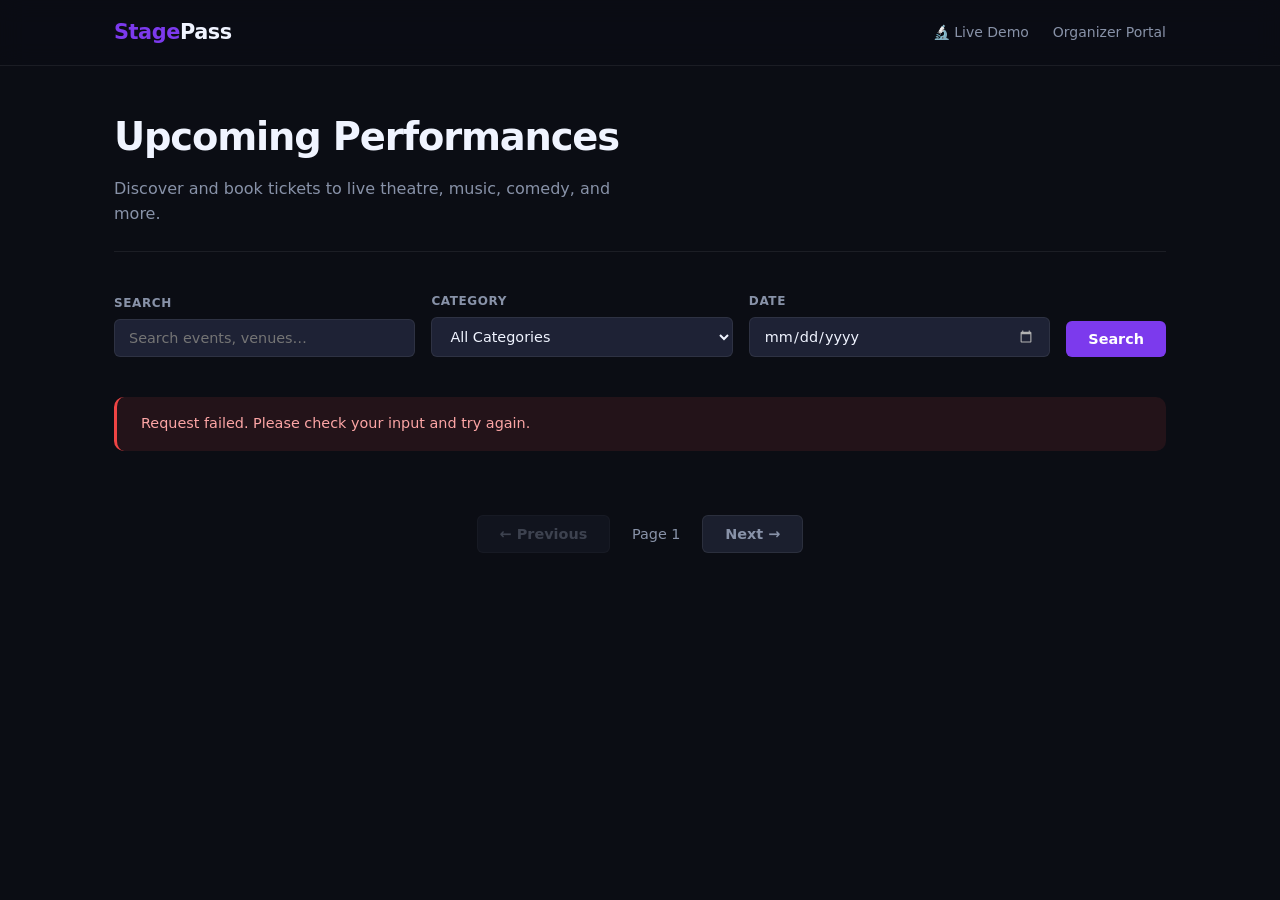
==== StagePass.Api/wwwroot/index.html @ baaefa65 "feat: intial repo" ====
<!DOCTYPE html>
<html lang="en">
<head>
  <meta charset="UTF-8">
  <meta name="viewport" content="width=device-width, initial-scale=1">
  <title>StagePass — Discover Live Performances</title>
  <link rel="stylesheet" href="css/site.css">
</head>
<body>
  <header class="site-header">
    <div class="container header-inner">
      <a href="index.html" class="brand">Stage<span>Pass</span></a>
      <nav class="site-nav">
        <a href="demo.html">🔬 Live Demo</a>
        <a href="organizer.html">Organizer Portal</a>
      </nav>
    </div>
  </header>

  <main class="container">
    <section class="page-hero">
      <h1>Upcoming Performances</h1>
      <p>Discover and book tickets to live theatre, music, comedy, and more.</p>
    </section>

    <!-- FILTERS -->
    <section class="filters" aria-label="Search and filter performances">
      <div class="filter-group">
        <label for="search">Search</label>
        <input type="text" id="search" placeholder="Search events, venues…" autocomplete="off">
      </div>
      <div class="filter-group">
        <label for="category">Category</label>
        <select id="category">
          <option value="">All Categories</option>
        </select>
      </div>
      <div class="filter-group">
        <label for="date">Date</label>
        <input type="date" id="date">
      </div>
      <div class="filter-group" style="flex: 0; min-width: auto;">
        <label style="visibility:hidden">Search</label>
        <button id="search-btn" class="btn btn-primary">Search</button>
      </div>
    </section>

    <!-- ALERTS -->
    <div id="error-display" class="alert alert-error" role="alert"></div>

    <!-- GRID -->
    <section id="events-grid" class="events-grid" aria-live="polite" aria-label="Performance listings">
      <!-- Cards injected by events.js -->
    </section>

    <!-- EMPTY STATE -->
    <div id="empty-state" hidden style="text-align:center; padding: 60px 0;">
      <p style="font-size:3rem; margin-bottom:16px;">🎭</p>
      <p style="color:var(--text-secondary);">No performances found for your search. Try adjusting the filters.</p>
    </div>

    <!-- PAGINATION -->
    <section class="pagination" aria-label="Pagination">
      <button id="prev-btn" class="btn btn-secondary" disabled>← Previous</button>
      <span id="page-label" class="page-label">Page 1</span>
      <button id="next-btn" class="btn btn-secondary">Next →</button>
    </section>
  </main>

  <script src="js/toast.js"></script>
  <script src="js/api.js"></script>
  <script src="js/events.js"></script>
</body>
</html>
---- StagePass.Api/wwwroot/css/site.css ----
/* ==========================================================================
   STAGEPASS DESIGN SYSTEM (css/site.css)
   ========================================================================== */

/* --------------------------------------------------------------------------
   SECTION 1 — CSS CUSTOM PROPERTIES
   -------------------------------------------------------------------------- */
:root {
  /* Brand */
  --brand: #7c3aed;
  --brand-hover: #6d28d9;
  --brand-glow: rgba(124, 58, 237, 0.35);

  /* Background layers */
  --bg-base: #0b0d14;
  --bg-surface: #13161f;
  --bg-elevated: #1b1f2e;
  --bg-input: #1e2235;

  /* Text */
  --text-primary: #f0f4ff;
  --text-secondary: #8892a8;
  --text-muted: #4a5272;

  /* Borders */
  --border: rgba(255, 255, 255, 0.07);
  --border-focus: rgba(124, 58, 237, 0.6);

  /* Status */
  --status-upcoming-text: #34d399;
  --status-upcoming-bg: rgba(52, 211, 153, 0.12);
  --status-cancelled-text: #f87171;
  --status-cancelled-bg: rgba(248, 113, 113, 0.12);
  --status-soldout-text: #6b7280;
  --status-soldout-bg: rgba(107, 114, 128, 0.12);

  /* Category color strips */
  --cat-music:   #3b82f6;
  --cat-theatre: #8b5cf6;
  --cat-comedy:  #f59e0b;
  --cat-dance:   #ec4899;
  --cat-default: #6366f1;

  /* Semantic alerts */
  --alert-error-bg:    rgba(239, 68, 68, 0.1);
  --alert-error-text:  #fca5a5;
  --alert-error-border:#ef4444;
  --alert-success-bg:   rgba(52, 211, 153, 0.1);
  --alert-success-text: #6ee7b7;
  --alert-success-border:#34d399;

  /* Shadows */
  --shadow-card: 0 4px 16px rgba(0, 0, 0, 0.5);
  --shadow-hover: 0 8px 32px rgba(0, 0, 0, 0.6), 0 0 0 1px rgba(124, 58, 237, 0.2);

  /* Radii */
  --radius-sm: 6px;
  --radius-md: 10px;
  --radius-lg: 16px;

  /* Spacing rhythm */
  --space-xs: 4px;
  --space-sm: 8px;
  --space-md: 16px;
  --space-lg: 24px;
  --space-xl: 40px;
}

/* --------------------------------------------------------------------------
   SECTION 2 — RESET AND BASE
   -------------------------------------------------------------------------- */
* { box-sizing: border-box; margin: 0; padding: 0; }
html { scroll-behavior: smooth; }
body {
  font-family: system-ui, -apple-system, BlinkMacSystemFont, 'Segoe UI', Roboto, sans-serif;
  background: var(--bg-base);
  color: var(--text-primary);
  line-height: 1.6;
  min-height: 100vh;
}
::selection { background: var(--brand); color: #fff; }
[hidden] { display: none !important; }

/* --------------------------------------------------------------------------
   SECTION 3 — LAYOUT
   -------------------------------------------------------------------------- */
.container { max-width: 1100px; margin: 0 auto; padding: 0 var(--space-lg); }

/* --------------------------------------------------------------------------
   SECTION 4 — HEADER / NAV
   -------------------------------------------------------------------------- */
.site-header {
  background: rgba(11, 13, 20, 0.85);
  border-bottom: 1px solid var(--border);
  backdrop-filter: blur(12px);
  position: sticky;
  top: 0;
  z-index: 100;
  padding: var(--space-md) 0;
}
.header-inner {
  display: flex;
  justify-content: space-between;
  align-items: center;
}
.brand {
  font-size: 1.3rem;
  font-weight: 800;
  color: var(--brand);
  text-decoration: none;
  letter-spacing: -0.02em;
}
.brand span { color: var(--text-primary); }
.site-nav { display: flex; gap: var(--space-lg); }
.site-nav a {
  color: var(--text-secondary);
  text-decoration: none;
  font-size: 0.875rem;
  font-weight: 500;
  transition: color 0.15s;
}
.site-nav a:hover { color: var(--text-primary); }

/* --------------------------------------------------------------------------
   SECTION 5 — HERO STRIP
   -------------------------------------------------------------------------- */
.page-hero {
  padding: var(--space-xl) 0 var(--space-lg);
  border-bottom: 1px solid var(--border);
  margin-bottom: var(--space-xl);
}
.page-hero h1 {
  font-size: clamp(1.6rem, 4vw, 2.4rem);
  font-weight: 800;
  letter-spacing: -0.03em;
  color: var(--text-primary);
  margin-bottom: var(--space-sm);
}
.page-hero p { color: var(--text-secondary); font-size: 1rem; max-width: 520px; }

/* --------------------------------------------------------------------------
   SECTION 6 — FILTER BAR
   -------------------------------------------------------------------------- */
.filters {
  display: flex;
  gap: var(--space-md);
  align-items: flex-end;
  flex-wrap: wrap;
  margin-bottom: var(--space-xl);
}
.filter-group { display: flex; flex-direction: column; gap: 6px; flex: 1; min-width: 160px; }
.filter-group label { font-size: 0.75rem; color: var(--text-secondary); font-weight: 600; text-transform: uppercase; letter-spacing: 0.05em; }
.filter-group input,
.filter-group select {
  background: var(--bg-input);
  border: 1px solid var(--border);
  border-radius: var(--radius-sm);
  color: var(--text-primary);
  padding: 10px 14px;
  font-size: 0.9rem;
  font-family: inherit;
  transition: border-color 0.15s;
  outline: none;
  width: 100%;
}
.filter-group input:focus,
.filter-group select:focus { border-color: var(--border-focus); }
.filter-group select option { background: var(--bg-elevated); }
.filter-group input[type="date"]::-webkit-calendar-picker-indicator { filter: invert(0.7); }

/* --------------------------------------------------------------------------
   SECTION 7 — BUTTONS
   -------------------------------------------------------------------------- */
.btn {
  display: inline-flex;
  align-items: center;
  gap: 6px;
  border: none;
  cursor: pointer;
  font-family: inherit;
  font-weight: 600;
  border-radius: var(--radius-sm);
  transition: all 0.15s;
  text-decoration: none;
  white-space: nowrap;
}
.btn-primary {
  background: var(--brand);
  color: #fff;
  padding: 10px 22px;
  font-size: 0.9rem;
}
.btn-primary:hover {
  background: var(--brand-hover);
  box-shadow: 0 0 16px var(--brand-glow);
  transform: translateY(-1px);
}
.btn-primary:active { transform: translateY(0); }
.btn-primary:disabled { opacity: 0.4; cursor: not-allowed; transform: none; box-shadow: none; }
.btn-secondary {
  background: var(--bg-elevated);
  color: var(--text-secondary);
  padding: 10px 22px;
  font-size: 0.9rem;
  border: 1px solid var(--border);
}
.btn-secondary:hover { background: var(--bg-input); color: var(--text-primary); border-color: var(--border-focus); }
.btn-secondary:disabled { opacity: 0.4; cursor: not-allowed; }
.btn-lg { padding: 14px 32px; font-size: 1rem; border-radius: var(--radius-md); }
.btn-full { width: 100%; justify-content: center; }

/* --------------------------------------------------------------------------
   SECTION 8 — EVENT CARDS GRID
   -------------------------------------------------------------------------- */
.events-grid {
  display: grid;
  grid-template-columns: repeat(auto-fill, minmax(300px, 1fr));
  gap: var(--space-lg);
  transition: opacity 0.2s;
}
.events-grid.loading { opacity: 0.45; pointer-events: none; }

/* Category color strips via data attribute */
.event-card { --cat-color: var(--cat-default); }
.event-card[data-category="music"]   { --cat-color: var(--cat-music); }
.event-card[data-category="theatre"] { --cat-color: var(--cat-theatre); }
.event-card[data-category="comedy"]  { --cat-color: var(--cat-comedy); }
.event-card[data-category="dance"]   { --cat-color: var(--cat-dance); }

.event-card {
  background: var(--bg-surface);
  border: 1px solid var(--border);
  border-top: 3px solid var(--cat-color);
  border-radius: var(--radius-md);
  padding: var(--space-lg);
  display: flex;
  flex-direction: column;
  gap: var(--space-md);
  text-decoration: none;
  color: inherit;
  transition: box-shadow 0.2s, transform 0.2s, border-color 0.2s;
  box-shadow: var(--shadow-card);
  cursor: pointer;
}
.event-card:hover {
  box-shadow: var(--shadow-hover);
  transform: translateY(-4px);
  border-color: rgba(124, 58, 237, 0.3);
}
.card-header { display: flex; justify-content: space-between; align-items: flex-start; gap: var(--space-sm); }
.card-title { font-size: 1.05rem; font-weight: 700; color: var(--text-primary); letter-spacing: -0.01em; line-height: 1.3; }
.card-meta { font-size: 0.8rem; color: var(--text-secondary); line-height: 1.7; }
.card-meta span { display: block; }
.card-footer { display: flex; justify-content: space-between; align-items: center; margin-top: auto; padding-top: var(--space-md); border-top: 1px solid var(--border); }
.card-price { font-size: 1rem; font-weight: 700; color: var(--text-primary); }
.card-price small { font-size: 0.75rem; font-weight: 400; color: var(--text-secondary); }

/* --------------------------------------------------------------------------
   SECTION 9 — STATUS BADGES
   -------------------------------------------------------------------------- */
.badge {
  display: inline-flex;
  align-items: center;
  gap: 5px;
  padding: 3px 10px;
  border-radius: 100px;
  font-size: 0.72rem;
  font-weight: 700;
  letter-spacing: 0.04em;
  text-transform: uppercase;
  flex-shrink: 0;
}
.badge::before { content: '●'; font-size: 0.5rem; }
.badge-upcoming  { background: var(--status-upcoming-bg);  color: var(--status-upcoming-text); }
.badge-cancelled { background: var(--status-cancelled-bg); color: var(--status-cancelled-text); }
.badge-sold-out  { background: var(--status-soldout-bg);   color: var(--status-soldout-text); }

/* --------------------------------------------------------------------------
   SECTION 10 — PAGINATION
   -------------------------------------------------------------------------- */
.pagination {
  display: flex;
  align-items: center;
  justify-content: center;
  gap: var(--space-md);
  padding: var(--space-xl) 0;
}
.page-label { font-size: 0.9rem; color: var(--text-secondary); font-weight: 500; min-width: 60px; text-align: center; }

/* --------------------------------------------------------------------------
   SECTION 11 — ALERTS
   -------------------------------------------------------------------------- */
.alert {
  padding: var(--space-md) var(--space-lg);
  border-radius: var(--radius-md);
  border-left: 3px solid;
  font-size: 0.9rem;
  line-height: 1.5;
  margin-bottom: var(--space-lg);
}
.alert:empty { display: none; }
.alert-error   { background: var(--alert-error-bg);   color: var(--alert-error-text);   border-color: var(--alert-error-border); }
.alert-success { background: var(--alert-success-bg); color: var(--alert-success-text); border-color: var(--alert-success-border); }

/* --------------------------------------------------------------------------
   SECTION 12 — PERFORMANCE DETAIL PAGE
   -------------------------------------------------------------------------- */
.performance-hero {
  background: var(--bg-surface);
  border: 1px solid var(--border);
  border-radius: var(--radius-lg);
  padding: var(--space-xl);
  margin-bottom: var(--space-xl);
  position: relative;
  overflow: hidden;
}
.performance-hero::before {
  content: '';
  position: absolute;
  top: 0; left: 0; right: 0;
  height: 3px;
  background: linear-gradient(90deg, var(--brand), #3b82f6);
}
.performance-hero h1 { font-size: clamp(1.4rem, 3vw, 2rem); font-weight: 800; letter-spacing: -0.02em; margin-bottom: var(--space-md); }
.performance-hero .badge { margin-bottom: var(--space-md); }
.performance-hero .description { color: var(--text-secondary); margin-bottom: var(--space-md); }
.performance-hero .meta-grid { display: grid; grid-template-columns: auto auto; gap: var(--space-sm) var(--space-xl); }
.meta-item { display: flex; align-items: center; gap: var(--space-sm); font-size: 0.9rem; color: var(--text-secondary); }
.meta-item strong { color: var(--text-primary); }

/* --------------------------------------------------------------------------
   SECTION 13 — TICKET TIER CARDS
   -------------------------------------------------------------------------- */
.ticket-grid {
  display: grid;
  grid-template-columns: repeat(auto-fill, minmax(220px, 1fr));
  gap: var(--space-md);
  margin-bottom: var(--space-xl);
}
.ticket-card {
  background: var(--bg-surface);
  border: 2px solid var(--border);
  border-radius: var(--radius-md);
  padding: var(--space-lg);
  cursor: pointer;
  transition: all 0.15s;
  position: relative;
}
.ticket-card:hover { border-color: var(--brand); background: var(--bg-elevated); }
.ticket-card.selected { border-color: var(--brand); background: rgba(124, 58, 237, 0.08); box-shadow: 0 0 0 4px var(--brand-glow); }
.ticket-card input[type="radio"] { position: absolute; top: var(--space-md); right: var(--space-md); width: 18px; height: 18px; accent-color: var(--brand); }
.ticket-card .tier-name { font-weight: 700; font-size: 1.05rem; margin-bottom: var(--space-sm); }
.ticket-card .tier-price { font-size: 1.4rem; font-weight: 800; color: var(--brand); margin-bottom: 4px; }
.ticket-card .tier-avail { font-size: 0.8rem; color: var(--text-secondary); }
.ticket-card .tier-avail.low { color: #f59e0b; }
.ticket-card .tier-avail.sold { color: var(--status-cancelled-text); }

/* --------------------------------------------------------------------------
   SECTION 14 — RESERVATION FORM PANEL
   -------------------------------------------------------------------------- */
.form-panel {
  background: var(--bg-surface);
  border: 1px solid var(--border);
  border-radius: var(--radius-lg);
  padding: var(--space-xl);
}
.form-panel h2 { font-size: 1.2rem; font-weight: 700; margin-bottom: var(--space-lg); padding-bottom: var(--space-md); border-bottom: 1px solid var(--border); }
.form-group { display: flex; flex-direction: column; gap: 8px; margin-bottom: var(--space-lg); }
.form-group label { font-size: 0.8rem; font-weight: 600; color: var(--text-secondary); text-transform: uppercase; letter-spacing: 0.05em; }
.form-group input,
.form-group select {
  background: var(--bg-input);
  border: 1px solid var(--border);
  border-radius: var(--radius-sm);
  color: var(--text-primary);
  padding: 12px 16px;
  font-size: 0.95rem;
  font-family: inherit;
  outline: none;
  transition: border-color 0.15s;
  width: 100%;
}
.form-group input:focus,
.form-group select:focus { border-color: var(--border-focus); }
.form-group input.input-error,
.form-group select.input-error { border-color: var(--alert-error-border); }
.field-error { font-size: 0.8rem; color: var(--alert-error-text); }

/* --------------------------------------------------------------------------
   SECTION 15 — HOLD STATUS BOX
   -------------------------------------------------------------------------- */
.hold-box {
  background: var(--bg-elevated);
  border: 1px solid var(--border);
  border-left: 4px solid var(--status-upcoming-text);
  border-radius: var(--radius-md);
  padding: var(--space-xl);
  margin: var(--space-xl) 0;
}
.hold-box h2 { font-size: 1.05rem; font-weight: 700; color: var(--text-primary); margin-bottom: var(--space-sm); }
.hold-box p { color: var(--text-secondary); font-size: 0.9rem; margin-bottom: var(--space-lg); }
.countdown {
  font-size: 3rem;
  font-weight: 900;
  font-variant-numeric: tabular-nums;
  letter-spacing: -0.04em;
  color: var(--text-primary);
  margin-bottom: var(--space-lg);
}
.countdown.urgent { color: #f59e0b; }
.countdown.critical { color: var(--alert-error-text); }
.hold-actions { display: flex; gap: var(--space-md); flex-wrap: wrap; }

/* --------------------------------------------------------------------------
   SECTION 16 — BOOKING CONFIRMATION PAGE
   -------------------------------------------------------------------------- */
.booking-success {
  text-align: center;
  padding: var(--space-xl) 0;
}
.booking-success .check-icon {
  width: 72px; height: 72px;
  background: var(--alert-success-bg);
  border: 2px solid var(--alert-success-border);
  border-radius: 50%;
  display: flex;
  align-items: center;
  justify-content: center;
  margin: 0 auto var(--space-lg);
  font-size: 2rem;
}
.booking-success h1 { font-size: 1.8rem; font-weight: 800; margin-bottom: var(--space-sm); }
.booking-success .subtitle { color: var(--text-secondary); margin-bottom: var(--space-xl); }
.ref-box {
  background: var(--bg-elevated);
  border: 1px solid var(--border);
  border-radius: var(--radius-md);
  padding: var(--space-lg) var(--space-xl);
  margin: 0 auto var(--space-xl);
  max-width: 420px;
  cursor: pointer;
  user-select: all;
  transition: border-color 0.15s;
}
.ref-box:hover { border-color: var(--brand); }
.ref-box .ref-label { font-size: 0.75rem; text-transform: uppercase; letter-spacing: 0.1em; color: var(--text-secondary); margin-bottom: var(--space-sm); font-weight: 600; }
.ref-box .ref-code { font-family: 'Courier New', monospace; font-size: 1.8rem; font-weight: 800; color: var(--brand); letter-spacing: 0.05em; }
.booking-detail-card {
  background: var(--bg-surface);
  border: 1px solid var(--border);
  border-radius: var(--radius-md);
  padding: var(--space-lg) var(--space-xl);
  max-width: 520px;
  margin: 0 auto var(--space-xl);
  text-align: left;
}
.detail-row { display: flex; justify-content: space-between; padding: var(--space-md) 0; border-bottom: 1px solid var(--border); font-size: 0.9rem; }
.detail-row:last-child { border-bottom: none; }
.detail-row .label { color: var(--text-secondary); }
.detail-row .value { font-weight: 600; color: var(--text-primary); text-align: right; }

/* --------------------------------------------------------------------------
   SECTION 17 — ORGANIZER DASHBOARD
   -------------------------------------------------------------------------- */
.organizer-header { padding: var(--space-xl) 0 var(--space-lg); border-bottom: 1px solid var(--border); margin-bottom: var(--space-xl); }
.organizer-header h1 { font-size: 1.6rem; font-weight: 800; margin-bottom: 4px; }
.organizer-header p { color: var(--text-secondary); font-size: 0.9rem; }
.stats-row { display: grid; grid-template-columns: repeat(auto-fill, minmax(160px, 1fr)); gap: var(--space-md); margin-bottom: var(--space-xl); }
.stat-card { background: var(--bg-surface); border: 1px solid var(--border); border-radius: var(--radius-md); padding: var(--space-lg); }
.stat-card .stat-label { font-size: 0.75rem; color: var(--text-secondary); text-transform: uppercase; letter-spacing: 0.05em; font-weight: 600; margin-bottom: var(--space-sm); }
.stat-card .stat-value { font-size: 1.8rem; font-weight: 800; color: var(--text-primary); letter-spacing: -0.02em; }
.stat-card .stat-sub { font-size: 0.75rem; color: var(--text-secondary); margin-top: 4px; }
.dashboard-sections { display: grid; grid-template-columns: 1fr 1fr; gap: var(--space-xl); margin-bottom: var(--space-xl); }
.section-card { background: var(--bg-surface); border: 1px solid var(--border); border-radius: var(--radius-lg); padding: var(--space-xl); }
.section-card h2 { font-size: 1rem; font-weight: 700; margin-bottom: var(--space-lg); padding-bottom: var(--space-md); border-bottom: 1px solid var(--border); }
.data-table { width: 100%; border-collapse: collapse; font-size: 0.85rem; }
.data-table th { text-align: left; padding: var(--space-sm) var(--space-md); color: var(--text-secondary); font-weight: 600; font-size: 0.75rem; text-transform: uppercase; border-bottom: 1px solid var(--border); }
.data-table td { padding: var(--space-md); border-bottom: 1px solid var(--border); color: var(--text-primary); }
.data-table tr:last-child td { border-bottom: none; }
.data-table tr:hover td { background: var(--bg-elevated); }
.inv-bar { width: 100%; height: 6px; background: var(--bg-elevated); border-radius: 3px; margin-top: 6px; }
.inv-bar-fill { height: 6px; background: var(--brand); border-radius: 3px; transition: width 0.5s ease; }
.inv-bar-fill.low  { background: #f59e0b; }
.inv-bar-fill.zero { background: var(--alert-error-border); }

/* Ticket Tier Availability & Sold-Out */
.ticket-card.sold-out {
  opacity: 0.5;
  cursor: not-allowed;
  border-color: var(--border);
}
.ticket-card.sold-out:hover {
  border-color: var(--border);
  background: var(--bg-surface);
}

/* --------------------------------------------------------------------------
   STEP INDICATOR, COUNTDOWN RING, TOASTS
   -------------------------------------------------------------------------- */
/* Booking Step Indicator */
.step-bar {
  display: flex;
  align-items: center;
  gap: 0;
  margin-bottom: var(--space-xl);
  counter-reset: step;
}
.step-bar .step {
  display: flex;
  flex-direction: column;
  align-items: center;
  gap: 6px;
  flex: 1;
  position: relative;
  font-size: 0.75rem;
  color: var(--text-muted);
}
.step-bar .step::before {
  counter-increment: step;
  content: counter(step);
  width: 28px;
  height: 28px;
  border-radius: 50%;
  background: var(--bg-elevated);
  border: 2px solid var(--border);
  display: flex;
  align-items: center;
  justify-content: center;
  font-weight: 700;
  font-size: 0.8rem;
  transition: all 0.2s;
}
.step-bar .step.active { color: var(--text-primary); }
.step-bar .step.active::before { background: var(--brand); border-color: var(--brand); color: #fff; }
.step-bar .step.done::before { content: '✓'; background: var(--status-upcoming-text); border-color: var(--status-upcoming-text); color: #fff; }
.step-bar .step::after {
  content: '';
  position: absolute;
  top: 14px;
  left: calc(50% + 14px);
  right: calc(-50% + 14px);
  height: 2px;
  background: var(--border);
}
.step-bar .step:last-child::after { display: none; }
.step-bar .step.done::after { background: var(--status-upcoming-text); }

/* Improved Countdown Ring */
.countdown-wrapper {
  display: flex;
  flex-direction: column;
  align-items: center;
  margin: var(--space-lg) 0;
  gap: var(--space-sm);
}
.countdown-ring-wrap { position: relative; width: 120px; height: 120px; }
.countdown-ring-wrap svg { transform: rotate(-90deg); }
.countdown-ring-bg { fill: none; stroke: var(--bg-elevated); stroke-width: 8; }
.countdown-ring-fill { fill: none; stroke: var(--brand); stroke-width: 8; stroke-linecap: round; stroke-dasharray: 339.3; stroke-dashoffset: 0; transition: stroke-dashoffset 1s linear, stroke 0.5s; }
.countdown-ring-fill.urgent { stroke: #f59e0b; }
.countdown-ring-fill.critical { stroke: var(--alert-error-border); }
.countdown-label {
  position: absolute;
  inset: 0;
  display: flex;
  align-items: center;
  justify-content: center;
  font-size: 1.5rem;
  font-weight: 800;
  font-variant-numeric: tabular-nums;
  letter-spacing: -0.02em;
  color: var(--text-primary);
}
.countdown-label.urgent { color: #f59e0b; }
.countdown-label.critical { color: var(--alert-error-text); }
.countdown-caption { font-size: 0.8rem; color: var(--text-secondary); }

/* Toast Notification System */
.toast-container {
  position: fixed;
  bottom: 24px;
  right: 24px;
  display: flex;
  flex-direction: column;
  gap: 10px;
  z-index: 9999;
  pointer-events: none;
}
.toast {
  background: var(--bg-elevated);
  border: 1px solid var(--border);
  border-left: 4px solid var(--brand);
  border-radius: var(--radius-md);
  padding: 14px 20px;
  font-size: 0.875rem;
  color: var(--text-primary);
  max-width: 340px;
  pointer-events: all;
  box-shadow: var(--shadow-card);
  animation: slideIn 0.25s ease;
  display: flex;
  align-items: center;
  gap: 10px;
}
.toast.success { border-left-color: var(--status-upcoming-text); }
.toast.error   { border-left-color: var(--alert-error-border); }
.toast.fade-out { animation: fadeOut 0.3s ease forwards; }
@keyframes fadeOut { to { opacity: 0; transform: translateX(20px); } }

/* --------------------------------------------------------------------------
   SECTION 18 — RESPONSIVE
   -------------------------------------------------------------------------- */
@media (max-width: 768px) {
  .dashboard-sections { grid-template-columns: 1fr; }
  .meta-grid { grid-template-columns: 1fr; }
}
@media (max-width: 600px) {
  .events-grid { grid-template-columns: 1fr; }
  .ticket-grid { grid-template-columns: 1fr; }
  .stats-row { grid-template-columns: 1fr 1fr; }
  .filters { flex-direction: column; }
  .filter-group { min-width: 100%; }
  .hold-actions { flex-direction: column; }
  .countdown { font-size: 2rem; }
  .ref-code { font-size: 1.3rem; }
  .performance-hero { padding: var(--space-lg); }
  .container { padding: 0 var(--space-md); }

  /* Mobile Polish additions */
  .step-bar .step { font-size: 0; }  /* Hide labels, show numbers only */
  .countdown-ring-wrap { width: 90px; height: 90px; }
  .countdown-label { font-size: 1.1rem; }
  .btn-full { width: 100%; }
  .dashboard-sections { grid-template-columns: 1fr; }
}

/* --------------------------------------------------------------------------
   SECTION 19 — ANIMATIONS AND TRANSITIONS
   -------------------------------------------------------------------------- */
@keyframes fadeIn { from { opacity: 0; transform: translateY(8px); } to { opacity: 1; transform: translateY(0); } }
@keyframes pulse { 0%, 100% { opacity: 1; } 50% { opacity: 0.5; } }
@keyframes slideIn { from { opacity: 0; transform: translateX(12px); } to { opacity: 1; transform: translateX(0); } }
.fade-in { animation: fadeIn 0.3s ease forwards; }
.skeleton {
  background: linear-gradient(90deg, var(--bg-elevated) 25%, var(--bg-input) 50%, var(--bg-elevated) 75%);
  background-size: 200% 100%;
  animation: shimmer 1.5s infinite;
  border-radius: var(--radius-sm);
}
@keyframes shimmer { 0% { background-position: 200% 0; } 100% { background-position: -200% 0; } }
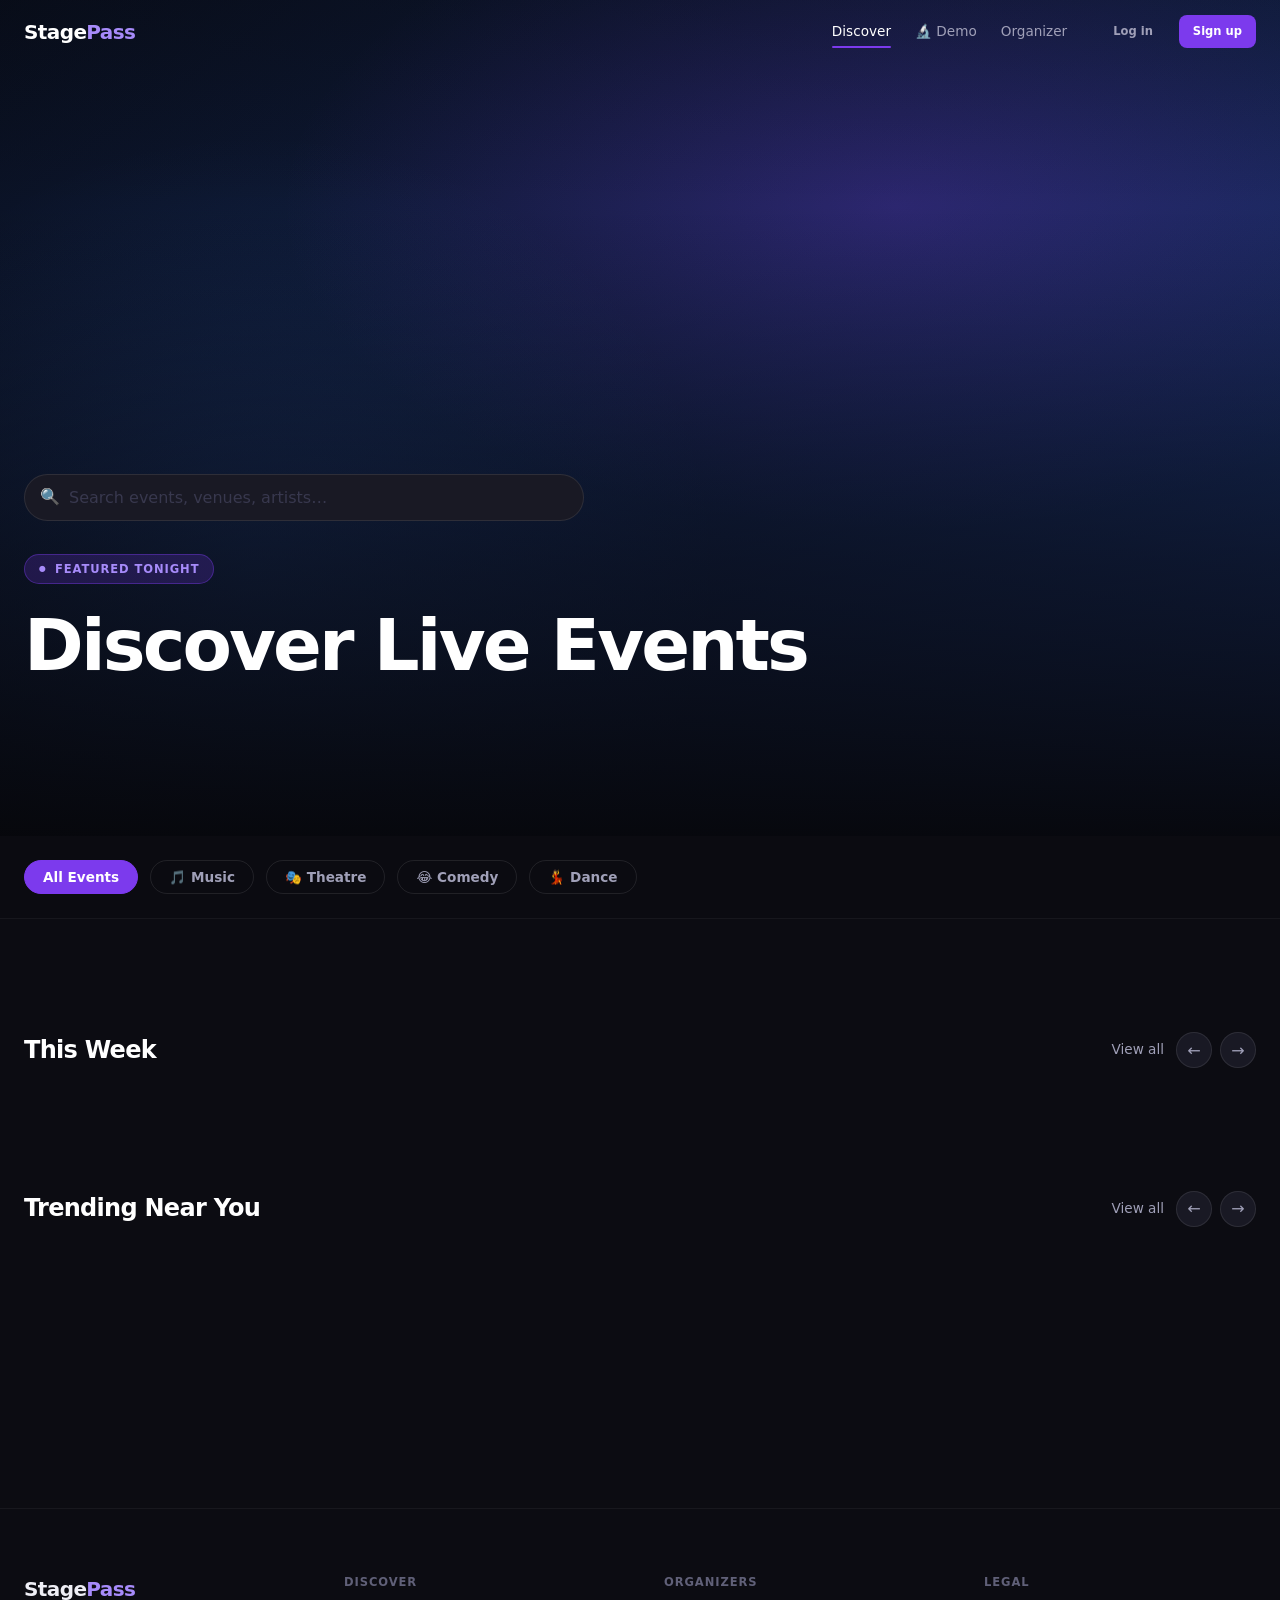
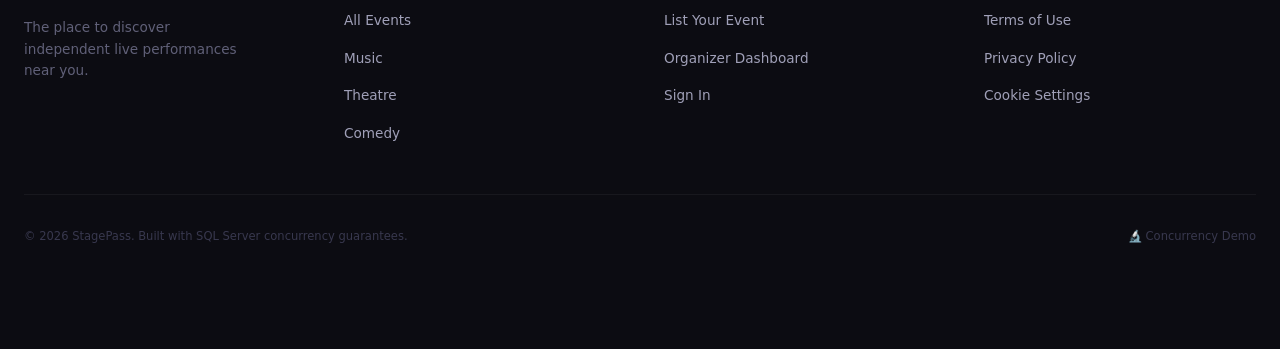
==== commit a8d7d1da: "feat: complete authentication, frontend overhaul, request storm visualizer, and confirmation emails " ====
--- a/StagePass.Api/wwwroot/index.html
+++ b/StagePass.Api/wwwroot/index.html
@@ -2,73 +2,163 @@
 <html lang="en">
 <head>
   <meta charset="UTF-8">
-  <meta name="viewport" content="width=device-width, initial-scale=1">
-  <title>StagePass — Discover Live Performances</title>
+  <meta name="viewport" content="width=device-width, initial-scale=1.0">
+  <title>StagePass — Discover Live Events</title>
   <link rel="stylesheet" href="css/site.css">
 </head>
 <body>
-  <header class="site-header">
-    <div class="container header-inner">
-      <a href="index.html" class="brand">Stage<span>Pass</span></a>
-      <nav class="site-nav">
-        <a href="demo.html">🔬 Live Demo</a>
-        <a href="organizer.html">Organizer Portal</a>
-      </nav>
+  <!-- Shared Navigation -->
+  <nav class="site-nav">
+    <div class="container nav-inner">
+      <a href="index.html" class="nav-logo">Stage<span>Pass</span></a>
+      <div class="nav-links">
+        <a href="index.html" class="active">Discover</a>
+        <a href="demo.html">🔬 Demo</a>
+        <a href="dashboard.html">Organizer</a>
+      </div>
+      <div class="nav-auth nav-auth-zone">
+        <!-- Rendered by nav.js based on auth state -->
+      </div>
+      <button class="nav-hamburger" aria-label="Toggle navigation">
+        <span></span>
+        <span></span>
+        <span></span>
+      </button>
     </div>
-  </header>
+    <div class="nav-mobile-menu">
+      <a href="index.html">Discover</a>
+      <a href="demo.html">🔬 Demo</a>
+      <a href="dashboard.html">Organizer</a>
+    </div>
+  </nav>
 
-  <main class="container">
-    <section class="page-hero">
-      <h1>Upcoming Performances</h1>
-      <p>Discover and book tickets to live theatre, music, comedy, and more.</p>
+  <main>
+    <!-- Hero Section -->
+    <section class="hero" id="hero">
+      <div class="hero-bg" id="hero-bg"></div>
+      <div class="hero-content container">
+        <div class="search-bar-wrap" style="margin-bottom:var(--sp-8);">
+          <span class="search-icon">🔍</span>
+          <input type="text" class="search-input" id="search" 
+                 placeholder="Search events, venues, artists…" autocomplete="off">
+        </div>
+        <p class="hero-eyebrow" id="hero-eyebrow">Featured Tonight</p>
+        <h1 class="hero-title" id="hero-title">Loading…</h1>
+        <div class="hero-meta" id="hero-meta"></div>
+        <div class="hero-actions" id="hero-actions"></div>
+      </div>
+      <div class="hero-indicators" id="hero-indicators"></div>
     </section>
 
-    <!-- FILTERS -->
-    <section class="filters" aria-label="Search and filter performances">
-      <div class="filter-group">
-        <label for="search">Search</label>
-        <input type="text" id="search" placeholder="Search events, venues…" autocomplete="off">
+    <!-- Sticky Category Bar -->
+    <div class="category-bar">
+      <div class="category-scroll" id="category-scroll">
+        <button class="cat-pill active" data-cat="">All Events</button>
+        <button class="cat-pill" data-cat="music">🎵 Music</button>
+        <button class="cat-pill" data-cat="theatre">🎭 Theatre</button>
+        <button class="cat-pill" data-cat="comedy">😂 Comedy</button>
+        <button class="cat-pill" data-cat="dance">💃 Dance</button>
       </div>
-      <div class="filter-group">
-        <label for="category">Category</label>
-        <select id="category">
-          <option value="">All Categories</option>
-        </select>
-      </div>
-      <div class="filter-group">
-        <label for="date">Date</label>
-        <input type="date" id="date">
-      </div>
-      <div class="filter-group" style="flex: 0; min-width: auto;">
-        <label style="visibility:hidden">Search</label>
-        <button id="search-btn" class="btn btn-primary">Search</button>
-      </div>
-    </section>
-
-    <!-- ALERTS -->
-    <div id="error-display" class="alert alert-error" role="alert"></div>
-
-    <!-- GRID -->
-    <section id="events-grid" class="events-grid" aria-live="polite" aria-label="Performance listings">
-      <!-- Cards injected by events.js -->
-    </section>
-
-    <!-- EMPTY STATE -->
-    <div id="empty-state" hidden style="text-align:center; padding: 60px 0;">
-      <p style="font-size:3rem; margin-bottom:16px;">🎭</p>
-      <p style="color:var(--text-secondary);">No performances found for your search. Try adjusting the filters.</p>
     </div>
 
-    <!-- PAGINATION -->
-    <section class="pagination" aria-label="Pagination">
-      <button id="prev-btn" class="btn btn-secondary" disabled>← Previous</button>
-      <span id="page-label" class="page-label">Page 1</span>
-      <button id="next-btn" class="btn btn-secondary">Next →</button>
+    <!-- Carousel Sections -->
+    <div id="section-carousels">
+      <section class="section">
+        <div class="carousel-section" id="section-this-week">
+          <div class="container carousel-header">
+            <h2>This Week</h2>
+            <div style="display:flex;align-items:center;gap:12px">
+              <a href="#" id="view-all-this-week">View all</a>
+              <div class="carousel-nav">
+                <button class="carousel-btn" data-dir="-1" data-target="track-this-week" aria-label="Previous">&#8592;</button>
+                <button class="carousel-btn" data-dir="1"  data-target="track-this-week" aria-label="Next">&#8594;</button>
+              </div>
+            </div>
+          </div>
+          <div class="carousel-track-wrap">
+            <div class="carousel-track" id="track-this-week"></div>
+          </div>
+        </div>
+
+        <div class="carousel-section" id="section-trending">
+          <div class="container carousel-header">
+            <h2>Trending Near You</h2>
+            <div style="display:flex;align-items:center;gap:12px">
+              <a href="#" id="view-all-trending">View all</a>
+              <div class="carousel-nav">
+                <button class="carousel-btn" data-dir="-1" data-target="track-trending" aria-label="Previous">&#8592;</button>
+                <button class="carousel-btn" data-dir="1"  data-target="track-trending" aria-label="Next">&#8594;</button>
+              </div>
+            </div>
+          </div>
+          <div class="carousel-track-wrap">
+            <div class="carousel-track" id="track-trending"></div>
+          </div>
+        </div>
+      </section>
+    </div>
+
+    <!-- Grid section for Search / Category filter results -->
+    <section class="section" id="section-all-grid" style="display:none">
+      <div class="container">
+        <h2 id="grid-title" style="font-size:var(--f-2xl);font-weight:800;letter-spacing:-0.03em;margin-bottom:var(--sp-8);">
+          Search Results
+        </h2>
+        <div id="events-grid" style="display:grid;grid-template-columns:repeat(auto-fill,minmax(220px,1fr));gap:24px;"></div>
+        <div id="empty-state" class="panel text-center" style="display:none;margin-top:var(--sp-8);">
+          <p style="font-size:var(--f-lg);font-weight:700;color:var(--text-high);margin-bottom:var(--sp-2);">No events found</p>
+          <p style="color:var(--text-mid);">Try adjusting your search terms or category filter.</p>
+        </div>
+      </div>
     </section>
   </main>
 
+  <!-- Static Footer -->
+  <footer class="site-footer">
+    <div class="container">
+      <div class="footer-inner">
+        <div class="footer-brand">
+          <div class="logo">Stage<span>Pass</span></div>
+          <p>The place to discover independent live performances near you.</p>
+        </div>
+        <div class="footer-col">
+          <h3>Discover</h3>
+          <ul>
+            <li><a href="index.html">All Events</a></li>
+            <li><a href="index.html?cat=music">Music</a></li>
+            <li><a href="index.html?cat=theatre">Theatre</a></li>
+            <li><a href="index.html?cat=comedy">Comedy</a></li>
+          </ul>
+        </div>
+        <div class="footer-col">
+          <h3>Organizers</h3>
+          <ul>
+            <li><a href="register.html?organizer=true">List Your Event</a></li>
+            <li><a href="dashboard.html">Organizer Dashboard</a></li>
+            <li><a href="login.html">Sign In</a></li>
+          </ul>
+        </div>
+        <div class="footer-col">
+          <h3>Legal</h3>
+          <ul>
+            <li><a href="#">Terms of Use</a></li>
+            <li><a href="#">Privacy Policy</a></li>
+            <li><a href="#">Cookie Settings</a></li>
+          </ul>
+        </div>
+      </div>
+      <div class="footer-bottom">
+        <p>© 2026 StagePass. Built with SQL Server concurrency guarantees.</p>
+        <a href="demo.html" style="font-size:var(--f-xs);color:var(--text-ghost);">🔬 Concurrency Demo</a>
+      </div>
+    </div>
+  </footer>
+
+  <!-- Scripts in order -->
+  <script src="js/api.js"></script>
+  <script src="js/auth.js"></script>
   <script src="js/toast.js"></script>
-  <script src="js/api.js"></script>
+  <script src="js/nav.js"></script>
   <script src="js/events.js"></script>
 </body>
 </html>
--- a/StagePass.Api/wwwroot/css/site.css
+++ b/StagePass.Api/wwwroot/css/site.css
@@ -1,650 +1,1760 @@
-/* ==========================================================================
-   STAGEPASS DESIGN SYSTEM (css/site.css)
-   ========================================================================== */
-
-/* --------------------------------------------------------------------------
-   SECTION 1 — CSS CUSTOM PROPERTIES
-   -------------------------------------------------------------------------- */
+/* ═══════════════════════════════════════════
+   SECTION 1: DESIGN TOKENS
+═══════════════════════════════════════════ */
+
 :root {
-  /* Brand */
-  --brand: #7c3aed;
-  --brand-hover: #6d28d9;
-  --brand-glow: rgba(124, 58, 237, 0.35);
-
-  /* Background layers */
-  --bg-base: #0b0d14;
-  --bg-surface: #13161f;
-  --bg-elevated: #1b1f2e;
-  --bg-input: #1e2235;
-
-  /* Text */
-  --text-primary: #f0f4ff;
-  --text-secondary: #8892a8;
-  --text-muted: #4a5272;
-
-  /* Borders */
-  --border: rgba(255, 255, 255, 0.07);
-  --border-focus: rgba(124, 58, 237, 0.6);
-
-  /* Status */
-  --status-upcoming-text: #34d399;
-  --status-upcoming-bg: rgba(52, 211, 153, 0.12);
-  --status-cancelled-text: #f87171;
-  --status-cancelled-bg: rgba(248, 113, 113, 0.12);
-  --status-soldout-text: #6b7280;
-  --status-soldout-bg: rgba(107, 114, 128, 0.12);
-
-  /* Category color strips */
-  --cat-music:   #3b82f6;
-  --cat-theatre: #8b5cf6;
-  --cat-comedy:  #f59e0b;
-  --cat-dance:   #ec4899;
-  --cat-default: #6366f1;
-
-  /* Semantic alerts */
-  --alert-error-bg:    rgba(239, 68, 68, 0.1);
-  --alert-error-text:  #fca5a5;
-  --alert-error-border:#ef4444;
-  --alert-success-bg:   rgba(52, 211, 153, 0.1);
-  --alert-success-text: #6ee7b7;
-  --alert-success-border:#34d399;
-
-  /* Shadows */
-  --shadow-card: 0 4px 16px rgba(0, 0, 0, 0.5);
-  --shadow-hover: 0 8px 32px rgba(0, 0, 0, 0.6), 0 0 0 1px rgba(124, 58, 237, 0.2);
-
-  /* Radii */
-  --radius-sm: 6px;
-  --radius-md: 10px;
-  --radius-lg: 16px;
-
-  /* Spacing rhythm */
-  --space-xs: 4px;
-  --space-sm: 8px;
-  --space-md: 16px;
-  --space-lg: 24px;
-  --space-xl: 40px;
-}
-
-/* --------------------------------------------------------------------------
-   SECTION 2 — RESET AND BASE
-   -------------------------------------------------------------------------- */
-* { box-sizing: border-box; margin: 0; padding: 0; }
-html { scroll-behavior: smooth; }
+  /* — Brand — */
+  --brand:       #7c3aed;
+  --brand-dark:  #5b21b6;
+  --brand-light: #a78bfa;
+  --brand-glow:  rgba(124, 58, 237, 0.45);
+  --brand-subtle:rgba(124, 58, 237, 0.12);
+
+  /* — Background stack (deepest to highest) — */
+  --bg-void:    #060609;
+  --bg-base:    #0c0c12;
+  --bg-surface: #12121a;
+  --bg-raised:  #191924;
+  --bg-float:   #21212e;
+  --bg-overlay: rgba(6, 6, 9, 0.92);
+
+  /* — Text — */
+  --text-max:    #ffffff;
+  --text-high:   #eeeef5;
+  --text-mid:    #a0a0b8;
+  --text-low:    #606078;
+  --text-ghost:  #38384e;
+
+  /* — Borders — */
+  --line-dim:    rgba(255,255,255,0.05);
+  --line-soft:   rgba(255,255,255,0.09);
+  --line-mid:    rgba(255,255,255,0.15);
+  --line-strong: rgba(255,255,255,0.25);
+  --line-brand:  rgba(124, 58, 237, 0.5);
+
+  /* — Category gradients (poster backgrounds) — */
+  --grad-music:   linear-gradient(145deg, #0c0f1e 0%, #151c4a 45%, #2d1b8a 100%);
+  --grad-theatre: linear-gradient(145deg, #160809 0%, #3d100e 45%, #7a1414 100%);
+  --grad-comedy:  linear-gradient(145deg, #130c00 0%, #3d2600 45%, #7a4a00 100%);
+  --grad-dance:   linear-gradient(145deg, #0f0520 0%, #2a0f56 45%, #5b1f9e 100%);
+  --grad-default: linear-gradient(145deg, #080d1a 0%, #101e40 45%, #1a3575 100%);
+
+  /* — Category accent colours — */
+  --accent-music:   #818cf8;
+  --accent-theatre: #fb7185;
+  --accent-comedy:  #fbbf24;
+  --accent-dance:   #c084fc;
+  --accent-default: #60a5fa;
+
+  /* — Semantic — */
+  --ok:         #10b981;
+  --ok-bg:      rgba(16,185,129,0.12);
+  --warn:       #f59e0b;
+  --warn-bg:    rgba(245,158,11,0.12);
+  --bad:        #ef4444;
+  --bad-bg:     rgba(239,68,68,0.10);
+
+  /* — Elevation shadows — */
+  --shadow-sm:  0 1px 8px rgba(0,0,0,0.5);
+  --shadow-md:  0 4px 20px rgba(0,0,0,0.55);
+  --shadow-lg:  0 12px 48px rgba(0,0,0,0.65);
+  --shadow-xl:  0 24px 80px rgba(0,0,0,0.75);
+  --shadow-brand: 0 8px 40px var(--brand-glow);
+
+  /* — Radii — */
+  --r-xs: 4px;
+  --r-sm: 8px;
+  --r-md: 12px;
+  --r-lg: 16px;
+  --r-xl: 24px;
+  --r-2xl: 32px;
+  --r-pill: 999px;
+
+  /* — Type scale — */
+  --f-xs:   0.72rem;
+  --f-sm:   0.85rem;
+  --f-base: 1rem;
+  --f-lg:   1.125rem;
+  --f-xl:   1.25rem;
+  --f-2xl:  1.5rem;
+  --f-3xl:  1.875rem;
+  --f-4xl:  2.25rem;
+  --f-5xl:  3rem;
+  --f-6xl:  3.75rem;
+  --f-7xl:  4.5rem;
+
+  /* — Spacing — */
+  --sp-1: 4px;  --sp-2: 8px;  --sp-3: 12px;  --sp-4: 16px;
+  --sp-5: 20px; --sp-6: 24px; --sp-8: 32px;  --sp-10: 40px;
+  --sp-12: 48px; --sp-16: 64px; --sp-20: 80px; --sp-24: 96px;
+
+  /* — Layout — */
+  --max-w: 1280px;
+  --nav-h: 64px;
+
+  /* — Transitions — */
+  --ease-out: cubic-bezier(0.16, 1, 0.3, 1);
+  --ease-in-out: cubic-bezier(0.4, 0, 0.2, 1);
+  --t-fast: 0.12s;
+  --t-mid:  0.22s;
+  --t-slow: 0.4s;
+}
+
+/* ═══════════════════════════════════════════
+   SECTION 2: RESET & BASE
+═══════════════════════════════════════════ */
+
+*, *::before, *::after { box-sizing: border-box; margin: 0; padding: 0; }
+html { scroll-behavior: smooth; -webkit-font-smoothing: antialiased; }
 body {
-  font-family: system-ui, -apple-system, BlinkMacSystemFont, 'Segoe UI', Roboto, sans-serif;
+  font-family: system-ui, -apple-system, BlinkMacSystemFont, 'Segoe UI', Roboto,
+               'Helvetica Neue', Arial, sans-serif;
   background: var(--bg-base);
-  color: var(--text-primary);
+  color: var(--text-high);
   line-height: 1.6;
   min-height: 100vh;
+  overflow-x: hidden;
 }
 ::selection { background: var(--brand); color: #fff; }
-[hidden] { display: none !important; }
-
-/* --------------------------------------------------------------------------
-   SECTION 3 — LAYOUT
-   -------------------------------------------------------------------------- */
-.container { max-width: 1100px; margin: 0 auto; padding: 0 var(--space-lg); }
-
-/* --------------------------------------------------------------------------
-   SECTION 4 — HEADER / NAV
-   -------------------------------------------------------------------------- */
-.site-header {
-  background: rgba(11, 13, 20, 0.85);
-  border-bottom: 1px solid var(--border);
-  backdrop-filter: blur(12px);
-  position: sticky;
+img { max-width: 100%; display: block; }
+a { color: inherit; text-decoration: none; }
+button { cursor: pointer; font-family: inherit; border: none; }
+input, select, textarea {
+  font-family: inherit;
+  background: none;
+  border: none;
+  color: inherit;
+  outline: none;
+}
+ul { list-style: none; }
+
+/* ═══════════════════════════════════════════
+   SECTION 3: LAYOUT
+═══════════════════════════════════════════ */
+
+.container {
+  max-width: var(--max-w);
+  margin: 0 auto;
+  padding: 0 var(--sp-6);
+}
+.section { padding: var(--sp-16) 0; }
+.section + .section { padding-top: 0; }
+
+/* ═══════════════════════════════════════════
+   SECTION 4: NAVIGATION
+═══════════════════════════════════════════ */
+
+.site-nav {
+  position: fixed;
   top: 0;
-  z-index: 100;
-  padding: var(--space-md) 0;
-}
-.header-inner {
-  display: flex;
+  left: 0;
+  right: 0;
+  z-index: 1000;
+  height: var(--nav-h);
+  background: transparent;
+  border-bottom: 1px solid transparent;
+  transition: background var(--t-mid) var(--ease-out),
+              border-color var(--t-mid) var(--ease-out),
+              backdrop-filter var(--t-mid) var(--ease-out);
+}
+.site-nav.scrolled {
+  background: rgba(12, 12, 18, 0.88);
+  backdrop-filter: blur(16px);
+  border-color: var(--line-dim);
+}
+.nav-inner {
+  display: flex;
+  align-items: center;
+  height: 100%;
+  gap: var(--sp-8);
+}
+.nav-logo {
+  font-size: var(--f-xl);
+  font-weight: 900;
+  letter-spacing: -0.03em;
+  color: var(--text-max);
+  flex-shrink: 0;
+  margin-right: auto;
+}
+.nav-logo span { color: var(--brand-light); }
+.nav-links {
+  display: flex;
+  gap: var(--sp-6);
+  align-items: center;
+}
+.nav-links a {
+  font-size: var(--f-sm);
+  font-weight: 500;
+  color: var(--text-mid);
+  transition: color var(--t-fast);
+  padding: var(--sp-1) 0;
+  position: relative;
+}
+.nav-links a:hover { color: var(--text-max); }
+.nav-links a.active { color: var(--text-max); }
+.nav-links a.active::after {
+  content: '';
+  position: absolute;
+  bottom: -2px;
+  left: 0;
+  right: 0;
+  height: 2px;
+  background: var(--brand);
+  border-radius: 1px;
+}
+.nav-auth {
+  display: flex;
+  align-items: center;
+  gap: var(--sp-3);
+}
+/* When logged in: show user avatar dropdown */
+.nav-user {
+  display: flex;
+  align-items: center;
+  gap: var(--sp-3);
+  position: relative;
+  cursor: pointer;
+}
+.nav-avatar {
+  width: 34px; height: 34px;
+  border-radius: var(--r-pill);
+  background: var(--brand);
+  display: flex;
+  align-items: center;
+  justify-content: center;
+  font-size: var(--f-xs);
+  font-weight: 700;
+  color: #fff;
+  flex-shrink: 0;
+}
+.nav-user-name { font-size: var(--f-sm); font-weight: 500; color: var(--text-high); }
+.nav-dropdown {
+  display: none;
+  position: absolute;
+  top: calc(100% + var(--sp-3));
+  right: 0;
+  background: var(--bg-float);
+  border: 1px solid var(--line-soft);
+  border-radius: var(--r-md);
+  padding: var(--sp-2);
+  min-width: 180px;
+  box-shadow: var(--shadow-lg);
+}
+.nav-user:hover .nav-dropdown { display: block; }
+.nav-dropdown a,
+.nav-dropdown button {
+  display: block;
+  width: 100%;
+  text-align: left;
+  padding: var(--sp-3) var(--sp-4);
+  font-size: var(--f-sm);
+  color: var(--text-mid);
+  border-radius: var(--r-sm);
+  transition: background var(--t-fast), color var(--t-fast);
+  background: none;
+}
+.nav-dropdown a:hover,
+.nav-dropdown button:hover {
+  background: var(--bg-raised);
+  color: var(--text-high);
+}
+.nav-divider { height: 1px; background: var(--line-dim); margin: var(--sp-2); }
+.nav-hamburger {
+  display: none;
+  width: 36px; height: 36px;
+  border-radius: var(--r-sm);
+  background: var(--bg-raised);
+  align-items: center;
+  justify-content: center;
+  flex-direction: column;
+  gap: 5px;
+  flex-shrink: 0;
+}
+.nav-hamburger span {
+  display: block;
+  width: 18px; height: 2px;
+  background: var(--text-mid);
+  border-radius: 1px;
+  transition: all var(--t-mid);
+}
+.nav-mobile-menu {
+  display: none;
+  position: absolute;
+  top: var(--nav-h);
+  left: 0;
+  right: 0;
+  background: var(--bg-surface);
+  border-bottom: 1px solid var(--line-soft);
+  padding: var(--sp-4) var(--sp-6);
+  flex-direction: column;
+  gap: var(--sp-3);
+}
+.nav-mobile-menu.open {
+  display: flex;
+}
+
+/* ═══════════════════════════════════════════
+   SECTION 5: BUTTONS
+═══════════════════════════════════════════ */
+
+.btn {
+  display: inline-flex;
+  align-items: center;
+  justify-content: center;
+  gap: var(--sp-2);
+  padding: 10px 22px;
+  border-radius: var(--r-sm);
+  font-size: var(--f-sm);
+  font-weight: 600;
+  transition: all var(--t-fast) var(--ease-out);
+  cursor: pointer;
+  white-space: nowrap;
+  border: none;
+  position: relative;
+  overflow: hidden;
+}
+.btn::after {
+  content: '';
+  position: absolute;
+  inset: 0;
+  background: rgba(255,255,255,0);
+  transition: background var(--t-fast);
+}
+.btn:hover::after { background: rgba(255,255,255,0.06); }
+.btn:active { transform: scale(0.97); }
+.btn:disabled { opacity: 0.38; pointer-events: none; }
+.btn-brand {
+  background: var(--brand);
+  color: #fff;
+}
+.btn-brand:hover { background: var(--brand-dark); box-shadow: var(--shadow-brand); }
+.btn-outline {
+  background: transparent;
+  color: var(--text-high);
+  border: 1px solid var(--line-mid);
+}
+.btn-outline:hover { border-color: var(--line-strong); background: var(--bg-raised); }
+.btn-ghost {
+  background: transparent;
+  color: var(--text-mid);
+}
+.btn-ghost:hover { color: var(--text-high); background: var(--bg-raised); }
+.btn-sm { padding: 7px 14px; font-size: var(--f-xs); }
+.btn-lg { padding: 14px 32px; font-size: var(--f-lg); border-radius: var(--r-md); }
+.btn-xl { padding: 18px 40px; font-size: var(--f-xl); border-radius: var(--r-lg); }
+.btn-full { width: 100%; }
+
+/* ═══════════════════════════════════════════
+   SECTION 6: EVENT POSTER CARDS
+═══════════════════════════════════════════ */
+
+/* Category poster backgrounds */
+.event-card[data-cat="music"]   { --card-bg: var(--grad-music);   --card-accent: var(--accent-music); }
+.event-card[data-cat="theatre"] { --card-bg: var(--grad-theatre); --card-accent: var(--accent-theatre); }
+.event-card[data-cat="comedy"]  { --card-bg: var(--grad-comedy);  --card-accent: var(--accent-comedy); }
+.event-card[data-cat="dance"]   { --card-bg: var(--grad-dance);   --card-accent: var(--accent-dance); }
+.event-card                     { --card-bg: var(--grad-default); --card-accent: var(--accent-default); }
+
+.event-card {
+  display: flex;
+  flex-direction: column;
+  border-radius: var(--r-lg);
+  overflow: hidden;
+  background: var(--bg-surface);
+  border: 1px solid var(--line-dim);
+  transition: transform var(--t-mid) var(--ease-out),
+              box-shadow var(--t-mid) var(--ease-out),
+              border-color var(--t-mid);
+  cursor: pointer;
+  text-decoration: none;
+  color: inherit;
+  flex-shrink: 0;
+}
+.event-card:hover {
+  transform: translateY(-6px) scale(1.01);
+  box-shadow: var(--shadow-xl);
+  border-color: var(--line-soft);
+}
+
+/* Poster (top visual area) */
+.card-poster {
+  aspect-ratio: 3/4;  /* Portrait — like a theatre poster */
+  background: var(--card-bg);
+  position: relative;
+  overflow: hidden;
+}
+/* Geometric decorative shapes inside poster */
+.card-poster::before {
+  content: '';
+  position: absolute;
+  width: 200%;
+  height: 200%;
+  top: -50%;
+  left: -50%;
+  background: radial-gradient(ellipse at 60% 40%, rgba(255,255,255,0.08) 0%, transparent 60%);
+  pointer-events: none;
+}
+.card-poster::after {
+  content: '';
+  position: absolute;
+  inset: 0;
+  background: linear-gradient(to top, rgba(6,6,9,0.85) 0%, transparent 60%);
+}
+/* Category label floating on poster */
+.card-cat {
+  position: absolute;
+  top: var(--sp-4);
+  left: var(--sp-4);
+  z-index: 1;
+  padding: 4px 10px;
+  border-radius: var(--r-pill);
+  font-size: var(--f-xs);
+  font-weight: 700;
+  letter-spacing: 0.06em;
+  text-transform: uppercase;
+  background: rgba(0,0,0,0.5);
+  backdrop-filter: blur(8px);
+  color: var(--card-accent);
+  border: 1px solid rgba(255,255,255,0.1);
+}
+/* Poster title overlay */
+.card-title-overlay {
+  position: absolute;
+  bottom: 0;
+  left: 0;
+  right: 0;
+  z-index: 1;
+  padding: var(--sp-4);
+}
+.card-title-overlay .event-title {
+  font-size: var(--f-base);
+  font-weight: 800;
+  letter-spacing: -0.02em;
+  color: var(--text-max);
+  line-height: 1.25;
+  display: -webkit-box;
+  -webkit-line-clamp: 2;
+  -webkit-box-orient: vertical;
+  overflow: hidden;
+}
+/* Bottom info strip */
+.card-info {
+  padding: var(--sp-4);
+  display: flex;
+  flex-direction: column;
+  gap: var(--sp-2);
+}
+.card-date { font-size: var(--f-xs); color: var(--card-accent); font-weight: 600; }
+.card-venue { font-size: var(--f-xs); color: var(--text-low); }
+.card-price { font-size: var(--f-sm); font-weight: 700; color: var(--text-high); margin-top: var(--sp-1); }
+
+/* Size variants */
+.event-card.card-sm { width: 200px; }
+.event-card.card-sm .card-poster { aspect-ratio: 2/3; }
+.event-card.card-md { width: 260px; }
+.event-card.card-lg { width: 320px; }
+.event-card.card-xl { width: 380px; }
+
+/* ═══════════════════════════════════════════
+   SECTION 7: CAROUSELS
+═══════════════════════════════════════════ */
+
+.carousel-section { margin-bottom: var(--sp-16); }
+.carousel-header {
+  display: flex;
+  align-items: center;
   justify-content: space-between;
-  align-items: center;
-}
-.brand {
-  font-size: 1.3rem;
-  font-weight: 800;
-  color: var(--brand);
-  text-decoration: none;
-  letter-spacing: -0.02em;
-}
-.brand span { color: var(--text-primary); }
-.site-nav { display: flex; gap: var(--space-lg); }
-.site-nav a {
-  color: var(--text-secondary);
-  text-decoration: none;
-  font-size: 0.875rem;
-  font-weight: 500;
-  transition: color 0.15s;
-}
-.site-nav a:hover { color: var(--text-primary); }
-
-/* --------------------------------------------------------------------------
-   SECTION 5 — HERO STRIP
-   -------------------------------------------------------------------------- */
-.page-hero {
-  padding: var(--space-xl) 0 var(--space-lg);
-  border-bottom: 1px solid var(--border);
-  margin-bottom: var(--space-xl);
-}
-.page-hero h1 {
-  font-size: clamp(1.6rem, 4vw, 2.4rem);
+  margin-bottom: var(--sp-6);
+  padding: 0 var(--sp-6);
+}
+.carousel-header h2 {
+  font-size: var(--f-2xl);
   font-weight: 800;
   letter-spacing: -0.03em;
-  color: var(--text-primary);
-  margin-bottom: var(--space-sm);
-}
-.page-hero p { color: var(--text-secondary); font-size: 1rem; max-width: 520px; }
-
-/* --------------------------------------------------------------------------
-   SECTION 6 — FILTER BAR
-   -------------------------------------------------------------------------- */
-.filters {
-  display: flex;
-  gap: var(--space-md);
+  color: var(--text-max);
+}
+.carousel-header a {
+  font-size: var(--f-sm);
+  color: var(--text-mid);
+  font-weight: 500;
+  transition: color var(--t-fast);
+}
+.carousel-header a:hover { color: var(--brand-light); }
+.carousel-track-wrap {
+  overflow: hidden;
+  position: relative;
+}
+/* Fade edges */
+.carousel-track-wrap::before,
+.carousel-track-wrap::after {
+  content: '';
+  position: absolute;
+  top: 0;
+  bottom: 0;
+  width: 48px;
+  z-index: 2;
+  pointer-events: none;
+}
+.carousel-track-wrap::before {
+  left: 0;
+  background: linear-gradient(to right, var(--bg-base), transparent);
+}
+.carousel-track-wrap::after {
+  right: 0;
+  background: linear-gradient(to left, var(--bg-base), transparent);
+}
+.carousel-track {
+  display: flex;
+  gap: var(--sp-4);
+  padding: var(--sp-2) var(--sp-6) var(--sp-6);
+  overflow-x: auto;
+  scroll-behavior: smooth;
+  scrollbar-width: none;
+  -webkit-overflow-scrolling: touch;
+}
+.carousel-track::-webkit-scrollbar { display: none; }
+
+/* Carousel nav arrows */
+.carousel-nav {
+  display: flex;
+  gap: var(--sp-2);
+}
+.carousel-btn {
+  width: 36px; height: 36px;
+  border-radius: var(--r-pill);
+  background: var(--bg-raised);
+  border: 1px solid var(--line-soft);
+  color: var(--text-mid);
+  display: flex;
+  align-items: center;
+  justify-content: center;
+  font-size: 1rem;
+  transition: all var(--t-fast);
+}
+.carousel-btn:hover {
+  background: var(--brand);
+  border-color: var(--brand);
+  color: #fff;
+}
+.carousel-btn:disabled { opacity: 0.25; pointer-events: none; }
+
+/* ═══════════════════════════════════════════
+   SECTION 8: HERO
+═══════════════════════════════════════════ */
+
+.hero {
+  min-height: 100vh;
+  position: relative;
+  display: flex;
   align-items: flex-end;
+  padding-bottom: var(--sp-24);
+  overflow: hidden;
+  margin-top: calc(-1 * var(--nav-h));
+}
+.hero-bg {
+  position: absolute;
+  inset: 0;
+  background: var(--grad-default);
+  transition: background 0.5s ease;
+}
+.hero-bg::before {
+  content: '';
+  position: absolute;
+  inset: 0;
+  background:
+    radial-gradient(ellipse 80% 60% at 70% 30%, rgba(124,58,237,0.25) 0%, transparent 60%),
+    radial-gradient(ellipse 60% 80% at 20% 70%, rgba(59,130,246,0.15) 0%, transparent 60%);
+}
+.hero-bg::after {
+  content: '';
+  position: absolute;
+  inset: 0;
+  background: linear-gradient(
+    to bottom,
+    rgba(6,6,9,0.3) 0%,
+    rgba(6,6,9,0) 30%,
+    rgba(6,6,9,0.6) 70%,
+    rgba(6,6,9,0.95) 100%
+  );
+}
+
+/* Category gradients for hero background */
+.hero[data-cat="music"]   .hero-bg { background: var(--grad-music); }
+.hero[data-cat="theatre"] .hero-bg { background: var(--grad-theatre); }
+.hero[data-cat="comedy"]  .hero-bg { background: var(--grad-comedy); }
+.hero[data-cat="dance"]   .hero-bg { background: var(--grad-dance); }
+.hero[data-cat="default"] .hero-bg { background: var(--grad-default); }
+
+.hero-content {
+  position: relative;
+  z-index: 1;
+  max-width: var(--max-w);
+  width: 100%;
+  margin: 0 auto;
+  padding: 0 var(--sp-6);
+}
+.hero-eyebrow {
+  display: inline-flex;
+  align-items: center;
+  gap: var(--sp-2);
+  padding: 5px 14px;
+  border-radius: var(--r-pill);
+  background: rgba(124,58,237,0.2);
+  border: 1px solid rgba(124,58,237,0.4);
+  color: var(--brand-light);
+  font-size: var(--f-xs);
+  font-weight: 700;
+  letter-spacing: 0.08em;
+  text-transform: uppercase;
+  margin-bottom: var(--sp-6);
+}
+.hero-eyebrow::before { content: '●'; font-size: 8px; }
+.hero-title {
+  font-size: clamp(2.8rem, 7vw, var(--f-7xl));
+  font-weight: 900;
+  letter-spacing: -0.04em;
+  line-height: 1.05;
+  color: var(--text-max);
+  margin-bottom: var(--sp-6);
+  max-width: 800px;
+}
+.hero-meta {
+  display: flex;
+  align-items: center;
+  gap: var(--sp-6);
+  margin-bottom: var(--sp-8);
   flex-wrap: wrap;
-  margin-bottom: var(--space-xl);
-}
-.filter-group { display: flex; flex-direction: column; gap: 6px; flex: 1; min-width: 160px; }
-.filter-group label { font-size: 0.75rem; color: var(--text-secondary); font-weight: 600; text-transform: uppercase; letter-spacing: 0.05em; }
-.filter-group input,
-.filter-group select {
-  background: var(--bg-input);
-  border: 1px solid var(--border);
-  border-radius: var(--radius-sm);
-  color: var(--text-primary);
-  padding: 10px 14px;
-  font-size: 0.9rem;
-  font-family: inherit;
-  transition: border-color 0.15s;
-  outline: none;
+}
+.hero-meta-item {
+  display: flex;
+  align-items: center;
+  gap: var(--sp-2);
+  font-size: var(--f-base);
+  color: var(--text-mid);
+}
+.hero-meta-item strong { color: var(--text-high); font-weight: 600; }
+.hero-meta-sep { width: 1px; height: 16px; background: var(--line-mid); }
+.hero-actions { display: flex; gap: var(--sp-4); flex-wrap: wrap; }
+
+/* Hero carousel indicators */
+.hero-indicators {
+  position: absolute;
+  bottom: var(--sp-10);
+  right: var(--sp-8);
+  z-index: 1;
+  display: flex;
+  gap: var(--sp-2);
+}
+.hero-dot {
+  width: 6px; height: 6px;
+  border-radius: var(--r-pill);
+  background: rgba(255,255,255,0.3);
+  cursor: pointer;
+  transition: all var(--t-mid);
+}
+.hero-dot.active { width: 24px; background: var(--text-max); }
+
+/* ═══════════════════════════════════════════
+   SECTION 9: CATEGORY PILLS
+═══════════════════════════════════════════ */
+
+.category-bar {
+  padding: var(--sp-6) 0;
+  border-bottom: 1px solid var(--line-dim);
+  margin-bottom: var(--sp-12);
+  position: sticky;
+  top: var(--nav-h);
+  z-index: 100;
+  background: rgba(12, 12, 18, 0.95);
+  backdrop-filter: blur(12px);
+}
+.category-scroll {
+  display: flex;
+  gap: var(--sp-3);
+  overflow-x: auto;
+  scrollbar-width: none;
+  padding: 0 var(--sp-6);
+}
+.category-scroll::-webkit-scrollbar { display: none; }
+.cat-pill {
+  display: inline-flex;
+  align-items: center;
+  gap: var(--sp-2);
+  padding: 8px 18px;
+  border-radius: var(--r-pill);
+  font-size: var(--f-sm);
+  font-weight: 600;
+  white-space: nowrap;
+  cursor: pointer;
+  border: 1px solid var(--line-soft);
+  background: transparent;
+  color: var(--text-mid);
+  transition: all var(--t-fast);
+  flex-shrink: 0;
+}
+.cat-pill:hover { border-color: var(--line-mid); color: var(--text-high); }
+.cat-pill.active {
+  background: var(--brand);
+  border-color: var(--brand);
+  color: #fff;
+}
+.cat-pill[data-cat="music"].active   { background: var(--accent-music);   border-color: var(--accent-music);   color: var(--bg-base); }
+.cat-pill[data-cat="theatre"].active { background: var(--accent-theatre); border-color: var(--accent-theatre); color: var(--bg-base); }
+.cat-pill[data-cat="comedy"].active  { background: var(--accent-comedy);  border-color: var(--accent-comedy);  color: var(--bg-base); }
+.cat-pill[data-cat="dance"].active   { background: var(--accent-dance);   border-color: var(--accent-dance);   color: var(--bg-base); }
+
+/* ═══════════════════════════════════════════
+   SECTION 10: FORMS AND INPUTS
+═══════════════════════════════════════════ */
+
+.form-field {
+  display: flex;
+  flex-direction: column;
+  gap: var(--sp-2);
+  margin-bottom: var(--sp-5);
+}
+.form-label {
+  font-size: var(--f-xs);
+  font-weight: 700;
+  text-transform: uppercase;
+  letter-spacing: 0.06em;
+  color: var(--text-low);
+}
+.form-input {
+  background: var(--bg-raised);
+  border: 1px solid var(--line-soft);
+  border-radius: var(--r-sm);
+  color: var(--text-high);
+  padding: 13px 16px;
+  font-size: var(--f-base);
   width: 100%;
-}
-.filter-group input:focus,
-.filter-group select:focus { border-color: var(--border-focus); }
-.filter-group select option { background: var(--bg-elevated); }
-.filter-group input[type="date"]::-webkit-calendar-picker-indicator { filter: invert(0.7); }
-
-/* --------------------------------------------------------------------------
-   SECTION 7 — BUTTONS
-   -------------------------------------------------------------------------- */
-.btn {
-  display: inline-flex;
-  align-items: center;
-  gap: 6px;
-  border: none;
-  cursor: pointer;
-  font-family: inherit;
-  font-weight: 600;
-  border-radius: var(--radius-sm);
-  transition: all 0.15s;
-  text-decoration: none;
-  white-space: nowrap;
-}
-.btn-primary {
-  background: var(--brand);
-  color: #fff;
-  padding: 10px 22px;
-  font-size: 0.9rem;
-}
-.btn-primary:hover {
-  background: var(--brand-hover);
-  box-shadow: 0 0 16px var(--brand-glow);
-  transform: translateY(-1px);
-}
-.btn-primary:active { transform: translateY(0); }
-.btn-primary:disabled { opacity: 0.4; cursor: not-allowed; transform: none; box-shadow: none; }
-.btn-secondary {
-  background: var(--bg-elevated);
-  color: var(--text-secondary);
-  padding: 10px 22px;
-  font-size: 0.9rem;
-  border: 1px solid var(--border);
-}
-.btn-secondary:hover { background: var(--bg-input); color: var(--text-primary); border-color: var(--border-focus); }
-.btn-secondary:disabled { opacity: 0.4; cursor: not-allowed; }
-.btn-lg { padding: 14px 32px; font-size: 1rem; border-radius: var(--radius-md); }
-.btn-full { width: 100%; justify-content: center; }
-
-/* --------------------------------------------------------------------------
-   SECTION 8 — EVENT CARDS GRID
-   -------------------------------------------------------------------------- */
-.events-grid {
-  display: grid;
-  grid-template-columns: repeat(auto-fill, minmax(300px, 1fr));
-  gap: var(--space-lg);
-  transition: opacity 0.2s;
-}
-.events-grid.loading { opacity: 0.45; pointer-events: none; }
-
-/* Category color strips via data attribute */
-.event-card { --cat-color: var(--cat-default); }
-.event-card[data-category="music"]   { --cat-color: var(--cat-music); }
-.event-card[data-category="theatre"] { --cat-color: var(--cat-theatre); }
-.event-card[data-category="comedy"]  { --cat-color: var(--cat-comedy); }
-.event-card[data-category="dance"]   { --cat-color: var(--cat-dance); }
-
-.event-card {
+  transition: border-color var(--t-fast), box-shadow var(--t-fast);
+}
+.form-input:focus {
+  border-color: var(--brand);
+  box-shadow: 0 0 0 3px var(--brand-subtle);
+}
+.form-input::placeholder { color: var(--text-ghost); }
+.form-input.error { border-color: var(--bad); }
+.form-input:disabled { opacity: 0.4; }
+.field-error { font-size: var(--f-xs); color: var(--bad); margin-top: var(--sp-1); }
+.form-select {
+  appearance: none;
+  background-image: url("data:image/svg+xml,%3Csvg xmlns='http://www.w3.org/2000/svg' width='12' height='8' viewBox='0 0 12 8'%3E%3Cpath d='M1 1l5 5 5-5' stroke='%23606078' stroke-width='1.5' fill='none' stroke-linecap='round'/%3E%3C/svg%3E");
+  background-repeat: no-repeat;
+  background-position: right 14px center;
+  padding-right: 40px;
+}
+
+/* ═══════════════════════════════════════════
+   SECTION 11: CARDS (NON-EVENT)
+═══════════════════════════════════════════ */
+
+.panel {
   background: var(--bg-surface);
-  border: 1px solid var(--border);
-  border-top: 3px solid var(--cat-color);
-  border-radius: var(--radius-md);
-  padding: var(--space-lg);
-  display: flex;
-  flex-direction: column;
-  gap: var(--space-md);
-  text-decoration: none;
-  color: inherit;
-  transition: box-shadow 0.2s, transform 0.2s, border-color 0.2s;
-  box-shadow: var(--shadow-card);
-  cursor: pointer;
-}
-.event-card:hover {
-  box-shadow: var(--shadow-hover);
-  transform: translateY(-4px);
-  border-color: rgba(124, 58, 237, 0.3);
-}
-.card-header { display: flex; justify-content: space-between; align-items: flex-start; gap: var(--space-sm); }
-.card-title { font-size: 1.05rem; font-weight: 700; color: var(--text-primary); letter-spacing: -0.01em; line-height: 1.3; }
-.card-meta { font-size: 0.8rem; color: var(--text-secondary); line-height: 1.7; }
-.card-meta span { display: block; }
-.card-footer { display: flex; justify-content: space-between; align-items: center; margin-top: auto; padding-top: var(--space-md); border-top: 1px solid var(--border); }
-.card-price { font-size: 1rem; font-weight: 700; color: var(--text-primary); }
-.card-price small { font-size: 0.75rem; font-weight: 400; color: var(--text-secondary); }
-
-/* --------------------------------------------------------------------------
-   SECTION 9 — STATUS BADGES
-   -------------------------------------------------------------------------- */
+  border: 1px solid var(--line-soft);
+  border-radius: var(--r-xl);
+  padding: var(--sp-8);
+}
+.panel-sm { padding: var(--sp-5); border-radius: var(--r-lg); }
+.panel-xs { padding: var(--sp-4); border-radius: var(--r-md); }
+
+/* ═══════════════════════════════════════════
+   SECTION 12: STATUS BADGES
+═══════════════════════════════════════════ */
+
 .badge {
   display: inline-flex;
   align-items: center;
   gap: 5px;
-  padding: 3px 10px;
-  border-radius: 100px;
-  font-size: 0.72rem;
+  padding: 4px 10px;
+  border-radius: var(--r-pill);
+  font-size: var(--f-xs);
   font-weight: 700;
   letter-spacing: 0.04em;
   text-transform: uppercase;
+}
+.badge-upcoming  { background: var(--ok-bg);   color: var(--ok); }
+.badge-cancelled { background: var(--bad-bg);  color: var(--bad); }
+.badge-sold-out  { background: var(--bg-raised); color: var(--text-low); }
+
+/* ═══════════════════════════════════════════
+   SECTION 13: ALERTS / TOASTS
+═══════════════════════════════════════════ */
+
+.alert {
+  padding: var(--sp-4) var(--sp-5);
+  border-radius: var(--r-md);
+  border-left: 3px solid;
+  font-size: var(--f-sm);
+  line-height: 1.5;
+  margin-bottom: var(--sp-5);
+}
+.alert:empty { display: none; }
+.alert-ok  { background: var(--ok-bg);  color: #6ee7b7; border-color: var(--ok); }
+.alert-bad { background: var(--bad-bg); color: #fca5a5; border-color: var(--bad); }
+
+.toast-host {
+  position: fixed;
+  bottom: var(--sp-6);
+  right: var(--sp-6);
+  z-index: 9999;
+  display: flex;
+  flex-direction: column;
+  gap: var(--sp-3);
+  pointer-events: none;
+}
+.toast {
+  background: var(--bg-float);
+  border: 1px solid var(--line-soft);
+  border-radius: var(--r-md);
+  padding: 14px 18px;
+  font-size: var(--f-sm);
+  color: var(--text-high);
+  display: flex;
+  align-items: center;
+  gap: var(--sp-3);
+  max-width: 320px;
+  pointer-events: all;
+  box-shadow: var(--shadow-lg);
+  animation: slideInToast 0.25s var(--ease-out) both;
+}
+.toast.ok   { border-left: 3px solid var(--ok); }
+.toast.bad  { border-left: 3px solid var(--bad); }
+.toast.info { border-left: 3px solid var(--brand); }
+.toast.out  { animation: slideOutToast 0.2s var(--ease-in-out) both; }
+
+@keyframes slideInToast {
+  from { opacity: 0; transform: translateX(24px) scale(0.95); }
+  to   { opacity: 1; transform: translateX(0)    scale(1); }
+}
+@keyframes slideOutToast {
+  from { opacity: 1; transform: translateX(0)    scale(1); }
+  to   { opacity: 0; transform: translateX(24px) scale(0.95); }
+}
+
+/* ═══════════════════════════════════════════
+   SECTION 14: SKELETON LOADERS
+═══════════════════════════════════════════ */
+
+@keyframes shimmer {
+  0%   { background-position: -400% 0; }
+  100% { background-position:  400% 0; }
+}
+.skeleton {
+  background: linear-gradient(
+    90deg,
+    var(--bg-raised) 25%,
+    var(--bg-float)  50%,
+    var(--bg-raised) 75%
+  );
+  background-size: 400% 100%;
+  animation: shimmer 1.8s infinite;
+  border-radius: var(--r-sm);
+}
+.skeleton-card {
+  width: 260px;
   flex-shrink: 0;
-}
-.badge::before { content: '●'; font-size: 0.5rem; }
-.badge-upcoming  { background: var(--status-upcoming-bg);  color: var(--status-upcoming-text); }
-.badge-cancelled { background: var(--status-cancelled-bg); color: var(--status-cancelled-text); }
-.badge-sold-out  { background: var(--status-soldout-bg);   color: var(--status-soldout-text); }
-
-/* --------------------------------------------------------------------------
-   SECTION 10 — PAGINATION
-   -------------------------------------------------------------------------- */
-.pagination {
+  border-radius: var(--r-lg);
+  overflow: hidden;
+  background: var(--bg-surface);
+  border: 1px solid var(--line-dim);
+}
+.skeleton-poster { aspect-ratio: 3/4; width: 100%; }
+.skeleton-info {
+  padding: var(--sp-4);
+  display: flex;
+  flex-direction: column;
+  gap: var(--sp-2);
+}
+
+/* ═══════════════════════════════════════════
+   SECTION 15: FOOTER
+═══════════════════════════════════════════ */
+
+.site-footer {
+  margin-top: var(--sp-24);
+  padding: var(--sp-16) 0 var(--sp-10);
+  border-top: 1px solid var(--line-dim);
+}
+.footer-inner {
+  display: grid;
+  grid-template-columns: 1fr 1fr 1fr 1fr;
+  gap: var(--sp-12);
+  margin-bottom: var(--sp-12);
+}
+.footer-brand .logo { font-size: var(--f-xl); font-weight: 900; letter-spacing: -0.03em; }
+.footer-brand .logo span { color: var(--brand-light); }
+.footer-brand p { margin-top: var(--sp-3); font-size: var(--f-sm); color: var(--text-low); max-width: 220px; }
+.footer-col h3 { font-size: var(--f-xs); font-weight: 700; text-transform: uppercase; letter-spacing: 0.08em; color: var(--text-low); margin-bottom: var(--sp-4); }
+.footer-col ul { display: flex; flex-direction: column; gap: var(--sp-3); }
+.footer-col a { font-size: var(--f-sm); color: var(--text-mid); transition: color var(--t-fast); }
+.footer-col a:hover { color: var(--text-high); }
+.footer-bottom { display: flex; justify-content: space-between; align-items: center; padding-top: var(--sp-8); border-top: 1px solid var(--line-dim); }
+.footer-bottom p { font-size: var(--f-xs); color: var(--text-ghost); }
+
+/* ═══════════════════════════════════════════
+   SECTION 16: PAGE TRANSITIONS AND ANIMATIONS
+═══════════════════════════════════════════ */
+
+@keyframes fadeUp {
+  from { opacity: 0; transform: translateY(16px); }
+  to   { opacity: 1; transform: translateY(0); }
+}
+.fade-up { animation: fadeUp 0.4s var(--ease-out) both; }
+.fade-up-1 { animation-delay: 0.05s; }
+.fade-up-2 { animation-delay: 0.10s; }
+.fade-up-3 { animation-delay: 0.15s; }
+.fade-up-4 { animation-delay: 0.20s; }
+
+/* ═══════════════════════════════════════════
+   SECTION 17: RESPONSIVE
+═══════════════════════════════════════════ */
+
+@media (max-width: 1024px) {
+  .footer-inner { grid-template-columns: 1fr 1fr; gap: var(--sp-8); }
+  .hero-title { font-size: clamp(2.2rem, 6vw, 3.5rem); }
+}
+@media (max-width: 768px) {
+  .nav-links { display: none; }
+  .nav-hamburger { display: flex; }
+  .hero-meta { gap: var(--sp-4); }
+  .hero-actions { flex-direction: column; }
+  .footer-inner { grid-template-columns: 1fr; gap: var(--sp-8); }
+  .footer-bottom { flex-direction: column; gap: var(--sp-4); text-align: center; }
+}
+@media (max-width: 480px) {
+  .container { padding: 0 var(--sp-4); }
+  .hero { min-height: 92dvh; padding-bottom: var(--sp-16); }
+  .hero-title { font-size: 2rem; }
+  .category-bar { top: var(--nav-h); }
+}
+
+/* ═══════════════════════════════════════════
+   SECTION 18: SEARCH BAR
+═══════════════════════════════════════════ */
+
+.search-bar-wrap {
+  position: relative;
+  max-width: 560px;
+}
+.search-bar-wrap .search-icon {
+  position: absolute;
+  left: 16px;
+  top: 50%;
+  transform: translateY(-50%);
+  color: var(--text-low);
+  font-size: var(--f-base);
+  pointer-events: none;
+}
+.search-input {
+  width: 100%;
+  background: var(--bg-raised);
+  border: 1px solid var(--line-soft);
+  border-radius: var(--r-pill);
+  padding: 13px 20px 13px 44px;
+  font-size: var(--f-base);
+  color: var(--text-high);
+  transition: border-color var(--t-fast), box-shadow var(--t-fast);
+}
+.search-input:focus {
+  border-color: var(--line-mid);
+  box-shadow: 0 0 0 3px rgba(255,255,255,0.04);
+  outline: none;
+}
+.search-input::placeholder { color: var(--text-ghost); }
+
+/* ═══════════════════════════════════════════
+   SECTION 19: UTILITY CLASSES
+═══════════════════════════════════════════ */
+
+.hidden { display: none !important; }
+.sr-only { position: absolute; width: 1px; height: 1px; overflow: hidden; clip: rect(0,0,0,0); }
+.text-center { text-align: center; }
+.text-right { text-align: right; }
+.flex { display: flex; }
+.flex-col { flex-direction: column; }
+.items-center { align-items: center; }
+.justify-between { justify-content: space-between; }
+.gap-2 { gap: var(--sp-2); }
+.gap-3 { gap: var(--sp-3); }
+.gap-4 { gap: var(--sp-4); }
+.w-full { width: 100%; }
+
+/* ═══════════════════════════════════════════
+   SECTION 20: PERFORMANCE DETAIL & BOOKING
+═══════════════════════════════════════════ */
+
+.perf-hero {
+  min-height: 70vh;
+  position: relative;
+  display: flex;
+  align-items: flex-end;
+  padding-bottom: var(--sp-16);
+  margin-top: calc(-1 * var(--nav-h));
+  overflow: hidden;
+}
+.perf-hero-bg {
+  position: absolute;
+  inset: 0;
+  background: var(--grad-default);
+}
+.perf-hero[data-cat="music"]   .perf-hero-bg { background: var(--grad-music); }
+.perf-hero[data-cat="theatre"] .perf-hero-bg { background: var(--grad-theatre); }
+.perf-hero[data-cat="comedy"]  .perf-hero-bg { background: var(--grad-comedy); }
+.perf-hero[data-cat="dance"]   .perf-hero-bg { background: var(--grad-dance); }
+.perf-hero[data-cat="default"] .perf-hero-bg { background: var(--grad-default); }
+.perf-hero-bg::after {
+  content: '';
+  position: absolute;
+  inset: 0;
+  background: linear-gradient(to bottom, rgba(6,6,9,0.2) 0%, rgba(6,6,9,0.95) 100%);
+}
+.perf-hero-content {
+  position: relative;
+  z-index: 1;
+  max-width: var(--max-w);
+  width: 100%;
+  margin: 0 auto;
+  padding: 0 var(--sp-6);
+}
+.perf-hero-cat {
+  display: inline-flex;
+  align-items: center;
+  padding: 5px 14px;
+  border-radius: var(--r-pill);
+  font-size: var(--f-xs);
+  font-weight: 700;
+  letter-spacing: 0.06em;
+  text-transform: uppercase;
+  margin-bottom: var(--sp-5);
+  background: rgba(0,0,0,0.5);
+  backdrop-filter: blur(8px);
+  border: 1px solid rgba(255,255,255,0.15);
+  color: #fff;
+}
+.perf-hero-title {
+  font-size: clamp(2rem, 5vw, 4rem);
+  font-weight: 900;
+  letter-spacing: -0.04em;
+  line-height: 1.05;
+  color: var(--text-max);
+  margin-bottom: var(--sp-6);
+  max-width: 800px;
+}
+.perf-hero-meta {
+  display: flex;
+  gap: var(--sp-6);
+  flex-wrap: wrap;
+}
+.perf-meta-chip {
+  display: flex;
+  align-items: center;
+  gap: var(--sp-2);
+  font-size: var(--f-sm);
+  color: rgba(255,255,255,0.7);
+}
+
+/* Two-column body */
+.perf-body {
+  max-width: var(--max-w);
+  margin: 0 auto;
+  padding: var(--sp-12) var(--sp-6);
+  display: grid;
+  grid-template-columns: 1fr 380px;
+  gap: var(--sp-12);
+  align-items: start;
+}
+.perf-details h2 {
+  font-size: var(--f-2xl);
+  font-weight: 800;
+  letter-spacing: -0.03em;
+  margin-bottom: var(--sp-5);
+}
+.perf-description {
+  font-size: var(--f-lg);
+  color: var(--text-mid);
+  line-height: 1.7;
+  margin-bottom: var(--sp-8);
+}
+.perf-info-grid {
+  display: grid;
+  grid-template-columns: 1fr 1fr;
+  gap: var(--sp-4);
+  margin-bottom: var(--sp-8);
+}
+.perf-info-item {
+  background: var(--bg-surface);
+  border: 1px solid var(--line-soft);
+  border-radius: var(--r-md);
+  padding: var(--sp-5);
+}
+.perf-info-item .label {
+  font-size: var(--f-xs);
+  text-transform: uppercase;
+  letter-spacing: 0.06em;
+  color: var(--text-low);
+  font-weight: 700;
+  margin-bottom: var(--sp-2);
+}
+.perf-info-item .value { font-size: var(--f-base); font-weight: 600; color: var(--text-high); }
+
+/* Sticky booking panel (right column) */
+.booking-panel {
+  position: sticky;
+  top: calc(var(--nav-h) + var(--sp-6));
+  background: var(--bg-surface);
+  border: 1px solid var(--line-soft);
+  border-radius: var(--r-xl);
+  padding: var(--sp-8);
+}
+.booking-panel h3 {
+  font-size: var(--f-xl);
+  font-weight: 800;
+  letter-spacing: -0.02em;
+  margin-bottom: var(--sp-6);
+}
+
+/* Ticket tier cards */
+.tier-list {
+  display: flex;
+  flex-direction: column;
+  gap: var(--sp-3);
+  margin-bottom: var(--sp-6);
+}
+.tier-card {
+  display: flex;
+  align-items: center;
+  gap: var(--sp-4);
+  padding: var(--sp-4) var(--sp-5);
+  border: 2px solid var(--line-soft);
+  border-radius: var(--r-md);
+  cursor: pointer;
+  transition: all var(--t-fast);
+  background: var(--bg-raised);
+  position: relative;
+}
+.tier-card:hover { border-color: var(--line-mid); }
+.tier-card.selected {
+  border-color: var(--brand);
+  background: var(--brand-subtle);
+  box-shadow: 0 0 0 4px rgba(124,58,237,0.15);
+}
+.tier-card.sold-out { opacity: 0.4; cursor: not-allowed; }
+.tier-card input[type="radio"] { display: none; }
+.tier-dot {
+  width: 16px; height: 16px;
+  border-radius: 50%;
+  border: 2px solid var(--line-mid);
+  flex-shrink: 0;
+  transition: all var(--t-fast);
+  display: flex; align-items: center; justify-content: center;
+}
+.tier-card.selected .tier-dot {
+  border-color: var(--brand);
+  background: var(--brand);
+}
+.tier-card.selected .tier-dot::after {
+  content: '';
+  width: 6px; height: 6px;
+  border-radius: 50%;
+  background: #fff;
+}
+.tier-info { flex: 1; }
+.tier-name { font-size: var(--f-base); font-weight: 700; color: var(--text-high); }
+.tier-avail { font-size: var(--f-xs); color: var(--text-low); margin-top: 2px; }
+.tier-avail.low { color: var(--warn); }
+.tier-avail.sold { color: var(--bad); }
+.tier-price { font-size: var(--f-lg); font-weight: 800; color: var(--text-high); }
+
+/* Quantity stepper */
+.qty-stepper {
+  display: flex;
+  align-items: center;
+  gap: var(--sp-4);
+  background: var(--bg-raised);
+  border: 1px solid var(--line-soft);
+  border-radius: var(--r-md);
+  padding: var(--sp-3) var(--sp-4);
+  margin-bottom: var(--sp-5);
+}
+.qty-stepper label { font-size: var(--f-sm); color: var(--text-mid); flex: 1; }
+.qty-controls { display: flex; align-items: center; gap: var(--sp-3); }
+.qty-btn {
+  width: 44px; height: 44px;
+  border-radius: var(--r-pill);
+  background: var(--bg-float);
+  border: 1px solid var(--line-soft);
+  color: var(--text-high);
+  font-size: 1.2rem;
   display: flex;
   align-items: center;
   justify-content: center;
-  gap: var(--space-md);
-  padding: var(--space-xl) 0;
-}
-.page-label { font-size: 0.9rem; color: var(--text-secondary); font-weight: 500; min-width: 60px; text-align: center; }
-
-/* --------------------------------------------------------------------------
-   SECTION 11 — ALERTS
-   -------------------------------------------------------------------------- */
-.alert {
-  padding: var(--space-md) var(--space-lg);
-  border-radius: var(--radius-md);
-  border-left: 3px solid;
-  font-size: 0.9rem;
-  line-height: 1.5;
-  margin-bottom: var(--space-lg);
-}
-.alert:empty { display: none; }
-.alert-error   { background: var(--alert-error-bg);   color: var(--alert-error-text);   border-color: var(--alert-error-border); }
-.alert-success { background: var(--alert-success-bg); color: var(--alert-success-text); border-color: var(--alert-success-border); }
-
-/* --------------------------------------------------------------------------
-   SECTION 12 — PERFORMANCE DETAIL PAGE
-   -------------------------------------------------------------------------- */
-.performance-hero {
+  line-height: 1;
+  transition: all var(--t-fast);
+}
+.qty-btn:hover { background: var(--brand); border-color: var(--brand); }
+.qty-btn:disabled { opacity: 0.25; pointer-events: none; }
+.qty-value { font-size: var(--f-lg); font-weight: 800; min-width: 28px; text-align: center; }
+
+/* Hold status box (inside panel, replaces form on hold creation) */
+.hold-active {
+  background: var(--bg-raised);
+  border: 1px solid var(--ok);
+  border-radius: var(--r-lg);
+  padding: var(--sp-6);
+  text-align: center;
+}
+.hold-active h4 { font-size: var(--f-base); font-weight: 700; margin-bottom: var(--sp-2); }
+.hold-active p { font-size: var(--f-sm); color: var(--text-mid); margin-bottom: var(--sp-5); }
+
+/* SVG ring */
+.ring-wrap { position: relative; width: 100px; height: 100px; margin: 0 auto var(--sp-5); }
+.ring-wrap svg { transform: rotate(-90deg); }
+.ring-bg { fill: none; stroke: var(--bg-float); stroke-width: 7; }
+.ring-fill { fill: none; stroke: var(--ok); stroke-width: 7; stroke-linecap: round;
+             stroke-dasharray: 282.7; stroke-dashoffset: 0; transition: stroke-dashoffset 1s linear, stroke 0.5s; }
+.ring-fill.urgent { stroke: var(--warn); }
+.ring-fill.critical { stroke: var(--bad); }
+.ring-label { position: absolute; inset: 0; display: flex; align-items: center; justify-content: center;
+              font-size: 1.4rem; font-weight: 900; font-variant-numeric: tabular-nums; letter-spacing: -0.02em; }
+
+.hold-actions { display: flex; flex-direction: column; gap: var(--sp-3); }
+
+/* Booking step bar */
+.step-indicator {
+  display: flex;
+  gap: 0;
+  margin-bottom: var(--sp-6);
+}
+.step-item {
+  flex: 1;
+  text-align: center;
+  position: relative;
+}
+.step-item .step-num {
+  width: 26px; height: 26px;
+  border-radius: 50%;
+  background: var(--bg-raised);
+  border: 2px solid var(--line-soft);
+  display: flex; align-items: center; justify-content: center;
+  font-size: var(--f-xs); font-weight: 700;
+  margin: 0 auto var(--sp-2);
+  transition: all var(--t-mid);
+  position: relative; z-index: 1;
+}
+.step-item .step-label { font-size: var(--f-xs); color: var(--text-low); }
+.step-item::after {
+  content: '';
+  position: absolute;
+  top: 13px; left: 50%;
+  right: -50%;
+  height: 2px;
+  background: var(--line-soft);
+  z-index: 0;
+}
+.step-item:last-child::after { display: none; }
+.step-item.active .step-num { background: var(--brand); border-color: var(--brand); color: #fff; }
+.step-item.active .step-label { color: var(--text-high); }
+.step-item.done .step-num { background: var(--ok); border-color: var(--ok); color: #fff; }
+.step-item.done::after { background: var(--ok); }
+
+/* Mobile: panel moves below details */
+@media (max-width: 900px) {
+  .perf-body { grid-template-columns: 1fr; }
+  .booking-panel { position: static; }
+  .perf-hero { min-height: 55vh; }
+}
+
+[hidden] { display: none !important; }
+
+/* ═══════════════════════════════════════════
+   SECTION 21: ORGANIZER DASHBOARD
+═══════════════════════════════════════════ */
+
+.dash-layout {
+  display: grid;
+  grid-template-columns: 240px 1fr;
+  min-height: calc(100vh - var(--nav-h));
+  margin-top: var(--nav-h);
+}
+
+/* Sidebar */
+.dash-sidebar {
   background: var(--bg-surface);
-  border: 1px solid var(--border);
-  border-radius: var(--radius-lg);
-  padding: var(--space-xl);
-  margin-bottom: var(--space-xl);
+  border-right: 1px solid var(--line-dim);
+  padding: var(--sp-8) 0;
+  position: sticky;
+  top: var(--nav-h);
+  height: calc(100vh - var(--nav-h));
+  overflow-y: auto;
+}
+.dash-sidebar-header {
+  padding: 0 var(--sp-6) var(--sp-6);
+  border-bottom: 1px solid var(--line-dim);
+  margin-bottom: var(--sp-4);
+}
+.dash-sidebar-header p { font-size: var(--f-xs); color: var(--text-low); margin-top: var(--sp-1); }
+.dash-sidebar-header strong { font-size: var(--f-sm); color: var(--text-high); }
+.dash-nav-item {
+  display: flex;
+  align-items: center;
+  gap: var(--sp-3);
+  padding: var(--sp-3) var(--sp-6);
+  font-size: var(--f-sm);
+  font-weight: 500;
+  color: var(--text-mid);
+  cursor: pointer;
+  transition: all var(--t-fast);
+  border-left: 3px solid transparent;
+  background: none;
+  border-top: none;
+  border-right: none;
+  border-bottom: none;
+  width: 100%;
+  text-align: left;
+  border-radius: 0;
+}
+.dash-nav-item:hover { color: var(--text-high); background: var(--bg-raised); }
+.dash-nav-item.active { color: var(--text-max); background: var(--brand-subtle); border-left-color: var(--brand); }
+.dash-nav-item .icon { font-size: 1.1rem; flex-shrink: 0; }
+
+/* Main content area */
+.dash-main { padding: var(--sp-10) var(--sp-12); overflow-y: auto; }
+.dash-page { display: none; }
+.dash-page.active { display: block; }
+.dash-page-title {
+  font-size: var(--f-3xl);
+  font-weight: 900;
+  letter-spacing: -0.03em;
+  margin-bottom: var(--sp-2);
+}
+.dash-page-sub { font-size: var(--f-base); color: var(--text-mid); margin-bottom: var(--sp-10); }
+
+/* Stat cards */
+.stat-grid {
+  display: grid;
+  grid-template-columns: repeat(auto-fill, minmax(180px, 1fr));
+  gap: var(--sp-5);
+  margin-bottom: var(--sp-10);
+}
+.stat-card {
+  background: var(--bg-surface);
+  border: 1px solid var(--line-soft);
+  border-radius: var(--r-lg);
+  padding: var(--sp-6);
   position: relative;
   overflow: hidden;
 }
-.performance-hero::before {
+.stat-card::before {
   content: '';
   position: absolute;
   top: 0; left: 0; right: 0;
   height: 3px;
-  background: linear-gradient(90deg, var(--brand), #3b82f6);
-}
-.performance-hero h1 { font-size: clamp(1.4rem, 3vw, 2rem); font-weight: 800; letter-spacing: -0.02em; margin-bottom: var(--space-md); }
-.performance-hero .badge { margin-bottom: var(--space-md); }
-.performance-hero .description { color: var(--text-secondary); margin-bottom: var(--space-md); }
-.performance-hero .meta-grid { display: grid; grid-template-columns: auto auto; gap: var(--space-sm) var(--space-xl); }
-.meta-item { display: flex; align-items: center; gap: var(--space-sm); font-size: 0.9rem; color: var(--text-secondary); }
-.meta-item strong { color: var(--text-primary); }
-
-/* --------------------------------------------------------------------------
-   SECTION 13 — TICKET TIER CARDS
-   -------------------------------------------------------------------------- */
-.ticket-grid {
+  background: var(--brand);
+}
+.stat-label { font-size: var(--f-xs); text-transform: uppercase; letter-spacing: 0.06em; color: var(--text-low); font-weight: 700; margin-bottom: var(--sp-3); }
+.stat-value { font-size: var(--f-4xl); font-weight: 900; letter-spacing: -0.04em; color: var(--text-max); line-height: 1; }
+.stat-sub { font-size: var(--f-xs); color: var(--text-low); margin-top: var(--sp-2); }
+
+/* Inventory bar */
+.inv-row {
+  display: flex;
+  align-items: center;
+  gap: var(--sp-4);
+  padding: var(--sp-4) 0;
+  border-bottom: 1px solid var(--line-dim);
+}
+.inv-row:last-child { border-bottom: none; }
+.inv-row .inv-name { flex: 1; font-size: var(--f-sm); font-weight: 600; }
+.inv-row .inv-numbers { font-size: var(--f-xs); color: var(--text-low); text-align: right; min-width: 80px; }
+.inv-bar-wrap { flex: 1; height: 6px; background: var(--bg-raised); border-radius: 3px; max-width: 200px; }
+.inv-bar-fill { height: 100%; border-radius: 3px; background: var(--brand); transition: width 0.5s var(--ease-out); }
+.inv-bar-fill.mid  { background: var(--warn); }
+.inv-bar-fill.low  { background: var(--bad); }
+
+/* Bookings data table */
+.data-table-wrap { overflow-x: auto; }
+.data-table {
+  width: 100%;
+  border-collapse: collapse;
+  font-size: var(--f-sm);
+}
+.data-table th {
+  text-align: left;
+  padding: var(--sp-3) var(--sp-4);
+  color: var(--text-low);
+  font-size: var(--f-xs);
+  font-weight: 700;
+  text-transform: uppercase;
+  letter-spacing: 0.06em;
+  border-bottom: 1px solid var(--line-soft);
+  white-space: nowrap;
+}
+.data-table td {
+  padding: var(--sp-4);
+  border-bottom: 1px solid var(--line-dim);
+  color: var(--text-high);
+}
+.data-table tr:last-child td { border-bottom: none; }
+.data-table tbody tr:hover td { background: var(--bg-raised); }
+.data-table .ref-cell {
+  font-family: 'Courier New', monospace;
+  font-size: var(--f-xs);
+  color: var(--brand-light);
+}
+
+/* Creation form sections */
+.form-section {
+  background: var(--bg-surface);
+  border: 1px solid var(--line-soft);
+  border-radius: var(--r-xl);
+  padding: var(--sp-8);
+  margin-bottom: var(--sp-8);
+}
+.form-section h3 {
+  font-size: var(--f-xl);
+  font-weight: 800;
+  letter-spacing: -0.02em;
+  margin-bottom: var(--sp-6);
+  padding-bottom: var(--sp-5);
+  border-bottom: 1px solid var(--line-dim);
+}
+.form-row { display: grid; grid-template-columns: 1fr 1fr; gap: var(--sp-5); }
+.form-success {
+  background: var(--ok-bg);
+  border: 1px solid var(--ok);
+  border-radius: var(--r-md);
+  padding: var(--sp-4) var(--sp-5);
+  font-size: var(--f-sm);
+  color: #6ee7b7;
+  margin-top: var(--sp-4);
+}
+
+/* Performance cards in manage section */
+.perf-manage-card {
+  background: var(--bg-surface);
+  border: 1px solid var(--line-soft);
+  border-radius: var(--r-lg);
+  padding: var(--sp-5) var(--sp-6);
+  display: flex;
+  align-items: center;
+  gap: var(--sp-5);
+  margin-bottom: var(--sp-4);
+}
+.perf-manage-info { flex: 1; }
+.perf-manage-title { font-size: var(--f-base); font-weight: 700; }
+.perf-manage-meta { font-size: var(--f-xs); color: var(--text-low); margin-top: var(--sp-1); }
+.perf-manage-actions { display: flex; gap: var(--sp-3); }
+
+/* Auth gate overlay */
+.auth-gate {
+  min-height: calc(100vh - var(--nav-h));
+  display: flex;
+  align-items: center;
+  justify-content: center;
+  padding: var(--sp-12) var(--sp-6);
+}
+.auth-gate-card {
+  text-align: center;
+  max-width: 400px;
+}
+.auth-gate-card .icon { font-size: 3rem; margin-bottom: var(--sp-5); }
+.auth-gate-card h2 { font-size: var(--f-2xl); font-weight: 800; margin-bottom: var(--sp-3); }
+.auth-gate-card p { color: var(--text-mid); margin-bottom: var(--sp-8); }
+.auth-gate-card .btns { display: flex; gap: var(--sp-4); justify-content: center; }
+
+@media (max-width: 900px) {
+  .dash-layout { grid-template-columns: 1fr; }
+  .dash-sidebar { position: static; height: auto; border-right: none; border-bottom: 1px solid var(--line-dim); padding: var(--sp-4) 0; }
+  .dash-sidebar .dash-nav-item { display: inline-flex; width: auto; white-space: nowrap; flex-shrink: 0; border-left: none; border-bottom: 3px solid transparent; padding: var(--sp-3) var(--sp-4); }
+  .dash-sidebar .dash-nav-item.active { border-bottom-color: var(--brand); }
+  .dash-sidebar-header { display: none; }
+  .dash-nav { display: flex; overflow-x: auto; }
+  .dash-main { padding: var(--sp-6); }
+  .form-row { grid-template-columns: 1fr; }
+}
+
+/* ═══════════════════════════════════════════
+   SECTION 21: DEMO PAGE
+═══════════════════════════════════════════ */
+
+.demo-hero {
+  min-height: 60vh;
+  display: flex;
+  align-items: center;
+  padding: calc(var(--nav-h) + var(--sp-16)) 0 var(--sp-16);
+  position: relative;
+  overflow: hidden;
+  background: var(--bg-void);
+}
+.demo-hero::before {
+  content: '';
+  position: absolute;
+  inset: 0;
+  background:
+    radial-gradient(ellipse 70% 50% at 50% 0%, rgba(124,58,237,0.2) 0%, transparent 60%),
+    radial-gradient(ellipse 40% 60% at 80% 50%, rgba(59,130,246,0.1) 0%, transparent 50%);
+}
+.demo-hero-content { position: relative; z-index: 1; text-align: center; max-width: 760px; margin: 0 auto; }
+.demo-pretitle { display: inline-flex; align-items: center; gap: 8px; padding: 5px 14px;
+  border-radius: var(--r-pill); background: var(--brand-subtle); border: 1px solid var(--line-brand);
+  color: var(--brand-light); font-size: var(--f-xs); font-weight: 700; letter-spacing: 0.08em;
+  text-transform: uppercase; margin-bottom: var(--sp-6); }
+.demo-pretitle::before { content: ''; width: 6px; height: 6px; border-radius: 50%; background: var(--ok); animation: blink 1.5s infinite; }
+@keyframes blink { 0%,100% { opacity: 1; } 50% { opacity: 0.2; } }
+.demo-h1 { font-size: clamp(2.4rem, 5vw, 3.6rem); font-weight: 900; letter-spacing: -0.04em; line-height: 1.05; margin-bottom: var(--sp-5); }
+.demo-h1 .highlight { color: var(--ok); }
+.demo-subtitle { font-size: var(--f-lg); color: var(--text-mid); max-width: 560px; margin: 0 auto var(--sp-10); }
+
+/* Config controls */
+.demo-config {
+  display: flex;
+  gap: var(--sp-4);
+  align-items: flex-end;
+  justify-content: center;
+  flex-wrap: wrap;
+  margin-bottom: var(--sp-4);
+}
+.demo-config .cfg-field { display: flex; flex-direction: column; gap: 6px; }
+.demo-config .cfg-label { font-size: var(--f-xs); font-weight: 700; color: var(--text-low); text-transform: uppercase; letter-spacing: 0.05em; }
+.demo-config .cfg-input {
+  background: var(--bg-surface);
+  border: 1px solid var(--line-soft);
+  border-radius: var(--r-sm);
+  color: var(--text-high);
+  padding: 11px 16px;
+  font-size: var(--f-base);
+  font-weight: 700;
+  width: 140px;
+  text-align: center;
+}
+
+/* Run button */
+#demo-run-btn {
+  padding: 14px 40px;
+  font-size: var(--f-lg);
+  border-radius: var(--r-md);
+  font-weight: 700;
+  background: var(--brand);
+  color: #fff;
+  border: none;
+  cursor: pointer;
+  transition: all var(--t-mid);
+  position: relative;
+  overflow: hidden;
+}
+#demo-run-btn::before {
+  content: '';
+  position: absolute;
+  inset: -2px;
+  border-radius: var(--r-md);
+  background: var(--brand-glow);
+  filter: blur(12px);
+  z-index: -1;
+  transition: opacity var(--t-mid);
+  opacity: 0;
+}
+#demo-run-btn:hover::before { opacity: 1; }
+#demo-run-btn.running { background: var(--bg-raised); color: var(--text-mid); cursor: not-allowed; }
+
+/* Progress bar */
+.demo-progress-wrap {
+  margin: var(--sp-10) 0;
+  position: relative;
+}
+.demo-progress-label {
+  display: flex;
+  justify-content: space-between;
+  font-size: var(--f-xs);
+  color: var(--text-low);
+  margin-bottom: var(--sp-3);
+}
+.demo-progress-bar { height: 12px; border-radius: 6px; background: var(--bg-raised); overflow: hidden; position: relative; }
+.demo-bar-success { position: absolute; left: 0; top: 0; height: 100%; background: var(--ok); border-radius: 6px; transition: width 0.1s; }
+.demo-bar-conflict { position: absolute; top: 0; height: 100%; background: var(--warn); border-radius: 6px; transition: width 0.1s, left 0.1s; }
+
+/* Result numbers */
+.demo-results {
   display: grid;
-  grid-template-columns: repeat(auto-fill, minmax(220px, 1fr));
-  gap: var(--space-md);
-  margin-bottom: var(--space-xl);
-}
-.ticket-card {
+  grid-template-columns: repeat(4, 1fr);
+  gap: var(--sp-5);
+  margin-bottom: var(--sp-10);
+}
+.demo-result-card {
   background: var(--bg-surface);
-  border: 2px solid var(--border);
-  border-radius: var(--radius-md);
-  padding: var(--space-lg);
-  cursor: pointer;
-  transition: all 0.15s;
+  border: 1px solid var(--line-soft);
+  border-radius: var(--r-lg);
+  padding: var(--sp-6);
+  text-align: center;
   position: relative;
-}
-.ticket-card:hover { border-color: var(--brand); background: var(--bg-elevated); }
-.ticket-card.selected { border-color: var(--brand); background: rgba(124, 58, 237, 0.08); box-shadow: 0 0 0 4px var(--brand-glow); }
-.ticket-card input[type="radio"] { position: absolute; top: var(--space-md); right: var(--space-md); width: 18px; height: 18px; accent-color: var(--brand); }
-.ticket-card .tier-name { font-weight: 700; font-size: 1.05rem; margin-bottom: var(--space-sm); }
-.ticket-card .tier-price { font-size: 1.4rem; font-weight: 800; color: var(--brand); margin-bottom: 4px; }
-.ticket-card .tier-avail { font-size: 0.8rem; color: var(--text-secondary); }
-.ticket-card .tier-avail.low { color: #f59e0b; }
-.ticket-card .tier-avail.sold { color: var(--status-cancelled-text); }
-
-/* --------------------------------------------------------------------------
-   SECTION 14 — RESERVATION FORM PANEL
-   -------------------------------------------------------------------------- */
-.form-panel {
+  overflow: hidden;
+  transition: border-color var(--t-mid);
+}
+.demo-result-card.active { border-color: var(--line-mid); }
+.demo-result-card::before {
+  content: '';
+  position: absolute;
+  top: 0; left: 0; right: 0;
+  height: 3px;
+}
+.demo-result-card.success::before { background: var(--ok); }
+.demo-result-card.conflict::before { background: var(--warn); }
+.demo-result-card.error::before { background: var(--bad); }
+.demo-result-card.total::before { background: var(--brand); }
+.demo-result-label { font-size: var(--f-xs); text-transform: uppercase; letter-spacing: 0.06em; color: var(--text-low); font-weight: 700; margin-bottom: var(--sp-4); }
+.demo-result-num { font-size: var(--f-5xl); font-weight: 900; letter-spacing: -0.05em; font-variant-numeric: tabular-nums; line-height: 1; margin-bottom: var(--sp-2); }
+.demo-result-card.success .demo-result-num { color: var(--ok); }
+.demo-result-card.conflict .demo-result-num { color: var(--warn); }
+.demo-result-card.error .demo-result-num { color: var(--bad); }
+.demo-result-card.total .demo-result-num { color: var(--text-max); }
+.demo-result-desc { font-size: var(--f-xs); color: var(--text-ghost); }
+
+/* Invariant verification */
+.invariant-panel {
   background: var(--bg-surface);
-  border: 1px solid var(--border);
-  border-radius: var(--radius-lg);
-  padding: var(--space-xl);
-}
-.form-panel h2 { font-size: 1.2rem; font-weight: 700; margin-bottom: var(--space-lg); padding-bottom: var(--space-md); border-bottom: 1px solid var(--border); }
-.form-group { display: flex; flex-direction: column; gap: 8px; margin-bottom: var(--space-lg); }
-.form-group label { font-size: 0.8rem; font-weight: 600; color: var(--text-secondary); text-transform: uppercase; letter-spacing: 0.05em; }
-.form-group input,
-.form-group select {
-  background: var(--bg-input);
-  border: 1px solid var(--border);
-  border-radius: var(--radius-sm);
-  color: var(--text-primary);
-  padding: 12px 16px;
-  font-size: 0.95rem;
-  font-family: inherit;
-  outline: none;
-  transition: border-color 0.15s;
+  border: 1px solid var(--line-soft);
+  border-radius: var(--r-xl);
+  padding: var(--sp-8);
+  text-align: center;
+  margin-bottom: var(--sp-12);
+  transition: border-color var(--t-mid);
+}
+.invariant-panel.pass { border-color: var(--ok); background: var(--ok-bg); }
+.invariant-panel.fail { border-color: var(--bad); background: var(--bad-bg); }
+.invariant-heading { font-size: var(--f-xs); text-transform: uppercase; letter-spacing: 0.1em; color: var(--text-low); font-weight: 700; margin-bottom: var(--sp-5); }
+.invariant-formula { font-family: 'Courier New', monospace; font-size: clamp(1rem, 2.5vw, 1.4rem); color: var(--text-high); margin-bottom: var(--sp-4); font-weight: 700; }
+.invariant-panel.pass .invariant-formula { color: var(--ok); }
+.invariant-panel.fail .invariant-formula { color: var(--bad); }
+.invariant-result { font-size: var(--f-sm); color: var(--text-mid); }
+
+/* Explainer cards */
+.explainer-grid {
+  display: grid;
+  grid-template-columns: repeat(auto-fill, minmax(280px, 1fr));
+  gap: var(--sp-6);
+  margin-bottom: var(--sp-12);
+}
+.explainer-card {
+  background: var(--bg-surface);
+  border: 1px solid var(--line-soft);
+  border-radius: var(--r-xl);
+  padding: var(--sp-8);
+}
+.explainer-card .ec-icon { font-size: 2rem; margin-bottom: var(--sp-4); }
+.explainer-card .ec-title { font-size: var(--f-xl); font-weight: 800; letter-spacing: -0.02em; margin-bottom: var(--sp-4); }
+.explainer-card .ec-text { font-size: var(--f-sm); color: var(--text-mid); line-height: 1.7; }
+.sql-snippet {
+  background: var(--bg-void);
+  border: 1px solid var(--line-dim);
+  border-radius: var(--r-md);
+  padding: var(--sp-5);
+  font-family: 'Courier New', monospace;
+  font-size: 0.78rem;
+  color: #a5b4fc;
+  overflow-x: auto;
+  margin-top: var(--sp-4);
+  line-height: 1.7;
+  text-align: left;
+}
+.sql-kw { color: #c084fc; }
+.sql-cond { color: #60a5fa; }
+.sql-val { color: #34d399; }
+
+/* Test results table */
+.test-results-section { margin-bottom: var(--sp-16); }
+.test-results-section h2 { font-size: var(--f-2xl); font-weight: 800; letter-spacing: -0.03em; margin-bottom: var(--sp-6); }
+.test-count-banner {
+  display: inline-flex;
+  align-items: center;
+  gap: var(--sp-3);
+  background: var(--ok-bg);
+  border: 1px solid var(--ok);
+  border-radius: var(--r-pill);
+  padding: 8px 20px;
+  font-size: var(--f-sm);
+  color: var(--ok);
+  font-weight: 700;
+  margin-bottom: var(--sp-6);
+}
+
+@media (max-width: 768px) {
+  .demo-results { grid-template-columns: 1fr 1fr; }
+}
+@media (max-width: 480px) {
+  .demo-results { grid-template-columns: 1fr 1fr; }
+  .demo-config { flex-direction: column; align-items: center; }
+  .demo-config .cfg-input { width: 200px; }
+  #events-grid { grid-template-columns: 1fr !important; }
+  .perf-info-grid { grid-template-columns: 1fr; }
+}
+
+#events-grid .event-card { width: 100%; }
+
+/* ═══════════════════════════════════════════
+   SECTION 22: FINAL POLISH OVERRIDES
+═══════════════════════════════════════════ */
+
+/* Smooth focus rings */
+*:focus-visible { outline: 2px solid var(--brand); outline-offset: 2px; }
+
+/* Better select appearance on dark background */
+select option { background: var(--bg-float); color: var(--text-high); }
+
+/* Print styles */
+@media print {
+  .site-nav, .site-footer, .confirm-actions { display: none; }
+  .confirm-card { border: 1px solid #ccc; box-shadow: none; }
+  body { background: #fff; color: #000; }
+  .ref-code { color: #333; }
+}
+
+/* ═══════════════════════════════════════════
+   SECTION 23: REQUEST STORM VISUALIZER
+═══════════════════════════════════════════ */
+
+.storm-wrap {
+  position: relative;
+  background: var(--bg-void);
+  border: 1px solid var(--line-dim);
+  border-radius: var(--r-xl);
+  overflow: hidden;
+  margin-bottom: var(--sp-10);
+}
+.storm-canvas {
   width: 100%;
-}
-.form-group input:focus,
-.form-group select:focus { border-color: var(--border-focus); }
-.form-group input.input-error,
-.form-group select.input-error { border-color: var(--alert-error-border); }
-.field-error { font-size: 0.8rem; color: var(--alert-error-text); }
-
-/* --------------------------------------------------------------------------
-   SECTION 15 — HOLD STATUS BOX
-   -------------------------------------------------------------------------- */
-.hold-box {
-  background: var(--bg-elevated);
-  border: 1px solid var(--border);
-  border-left: 4px solid var(--status-upcoming-text);
-  border-radius: var(--radius-md);
-  padding: var(--space-xl);
-  margin: var(--space-xl) 0;
-}
-.hold-box h2 { font-size: 1.05rem; font-weight: 700; color: var(--text-primary); margin-bottom: var(--space-sm); }
-.hold-box p { color: var(--text-secondary); font-size: 0.9rem; margin-bottom: var(--space-lg); }
-.countdown {
-  font-size: 3rem;
-  font-weight: 900;
-  font-variant-numeric: tabular-nums;
-  letter-spacing: -0.04em;
-  color: var(--text-primary);
-  margin-bottom: var(--space-lg);
-}
-.countdown.urgent { color: #f59e0b; }
-.countdown.critical { color: var(--alert-error-text); }
-.hold-actions { display: flex; gap: var(--space-md); flex-wrap: wrap; }
-
-/* --------------------------------------------------------------------------
-   SECTION 16 — BOOKING CONFIRMATION PAGE
-   -------------------------------------------------------------------------- */
-.booking-success {
-  text-align: center;
-  padding: var(--space-xl) 0;
-}
-.booking-success .check-icon {
-  width: 72px; height: 72px;
-  background: var(--alert-success-bg);
-  border: 2px solid var(--alert-success-border);
+  height: 220px;
+  display: block;
+}
+.storm-legend {
+  display: flex;
+  gap: var(--sp-6);
+  justify-content: center;
+  padding: var(--sp-4) var(--sp-6);
+  border-top: 1px solid var(--line-dim);
+  background: rgba(0,0,0,0.3);
+}
+.storm-legend-item {
+  display: flex;
+  align-items: center;
+  gap: var(--sp-2);
+  font-size: var(--f-xs);
+  color: var(--text-mid);
+  font-weight: 600;
+}
+.legend-dot {
+  width: 10px; height: 10px;
   border-radius: 50%;
+  flex-shrink: 0;
+}
+.storm-idle-msg {
+  position: absolute;
+  inset: 0;
   display: flex;
   align-items: center;
   justify-content: center;
-  margin: 0 auto var(--space-lg);
-  font-size: 2rem;
-}
-.booking-success h1 { font-size: 1.8rem; font-weight: 800; margin-bottom: var(--space-sm); }
-.booking-success .subtitle { color: var(--text-secondary); margin-bottom: var(--space-xl); }
-.ref-box {
-  background: var(--bg-elevated);
-  border: 1px solid var(--border);
-  border-radius: var(--radius-md);
-  padding: var(--space-lg) var(--space-xl);
-  margin: 0 auto var(--space-xl);
-  max-width: 420px;
-  cursor: pointer;
-  user-select: all;
-  transition: border-color 0.15s;
-}
-.ref-box:hover { border-color: var(--brand); }
-.ref-box .ref-label { font-size: 0.75rem; text-transform: uppercase; letter-spacing: 0.1em; color: var(--text-secondary); margin-bottom: var(--space-sm); font-weight: 600; }
-.ref-box .ref-code { font-family: 'Courier New', monospace; font-size: 1.8rem; font-weight: 800; color: var(--brand); letter-spacing: 0.05em; }
-.booking-detail-card {
-  background: var(--bg-surface);
-  border: 1px solid var(--border);
-  border-radius: var(--radius-md);
-  padding: var(--space-lg) var(--space-xl);
-  max-width: 520px;
-  margin: 0 auto var(--space-xl);
-  text-align: left;
-}
-.detail-row { display: flex; justify-content: space-between; padding: var(--space-md) 0; border-bottom: 1px solid var(--border); font-size: 0.9rem; }
-.detail-row:last-child { border-bottom: none; }
-.detail-row .label { color: var(--text-secondary); }
-.detail-row .value { font-weight: 600; color: var(--text-primary); text-align: right; }
-
-/* --------------------------------------------------------------------------
-   SECTION 17 — ORGANIZER DASHBOARD
-   -------------------------------------------------------------------------- */
-.organizer-header { padding: var(--space-xl) 0 var(--space-lg); border-bottom: 1px solid var(--border); margin-bottom: var(--space-xl); }
-.organizer-header h1 { font-size: 1.6rem; font-weight: 800; margin-bottom: 4px; }
-.organizer-header p { color: var(--text-secondary); font-size: 0.9rem; }
-.stats-row { display: grid; grid-template-columns: repeat(auto-fill, minmax(160px, 1fr)); gap: var(--space-md); margin-bottom: var(--space-xl); }
-.stat-card { background: var(--bg-surface); border: 1px solid var(--border); border-radius: var(--radius-md); padding: var(--space-lg); }
-.stat-card .stat-label { font-size: 0.75rem; color: var(--text-secondary); text-transform: uppercase; letter-spacing: 0.05em; font-weight: 600; margin-bottom: var(--space-sm); }
-.stat-card .stat-value { font-size: 1.8rem; font-weight: 800; color: var(--text-primary); letter-spacing: -0.02em; }
-.stat-card .stat-sub { font-size: 0.75rem; color: var(--text-secondary); margin-top: 4px; }
-.dashboard-sections { display: grid; grid-template-columns: 1fr 1fr; gap: var(--space-xl); margin-bottom: var(--space-xl); }
-.section-card { background: var(--bg-surface); border: 1px solid var(--border); border-radius: var(--radius-lg); padding: var(--space-xl); }
-.section-card h2 { font-size: 1rem; font-weight: 700; margin-bottom: var(--space-lg); padding-bottom: var(--space-md); border-bottom: 1px solid var(--border); }
-.data-table { width: 100%; border-collapse: collapse; font-size: 0.85rem; }
-.data-table th { text-align: left; padding: var(--space-sm) var(--space-md); color: var(--text-secondary); font-weight: 600; font-size: 0.75rem; text-transform: uppercase; border-bottom: 1px solid var(--border); }
-.data-table td { padding: var(--space-md); border-bottom: 1px solid var(--border); color: var(--text-primary); }
-.data-table tr:last-child td { border-bottom: none; }
-.data-table tr:hover td { background: var(--bg-elevated); }
-.inv-bar { width: 100%; height: 6px; background: var(--bg-elevated); border-radius: 3px; margin-top: 6px; }
-.inv-bar-fill { height: 6px; background: var(--brand); border-radius: 3px; transition: width 0.5s ease; }
-.inv-bar-fill.low  { background: #f59e0b; }
-.inv-bar-fill.zero { background: var(--alert-error-border); }
-
-/* Ticket Tier Availability & Sold-Out */
-.ticket-card.sold-out {
-  opacity: 0.5;
-  cursor: not-allowed;
-  border-color: var(--border);
-}
-.ticket-card.sold-out:hover {
-  border-color: var(--border);
-  background: var(--bg-surface);
-}
-
-/* --------------------------------------------------------------------------
-   STEP INDICATOR, COUNTDOWN RING, TOASTS
-   -------------------------------------------------------------------------- */
-/* Booking Step Indicator */
-.step-bar {
-  display: flex;
-  align-items: center;
-  gap: 0;
-  margin-bottom: var(--space-xl);
-  counter-reset: step;
-}
-.step-bar .step {
-  display: flex;
-  flex-direction: column;
-  align-items: center;
-  gap: 6px;
-  flex: 1;
-  position: relative;
-  font-size: 0.75rem;
-  color: var(--text-muted);
-}
-.step-bar .step::before {
-  counter-increment: step;
-  content: counter(step);
-  width: 28px;
-  height: 28px;
-  border-radius: 50%;
-  background: var(--bg-elevated);
-  border: 2px solid var(--border);
-  display: flex;
-  align-items: center;
-  justify-content: center;
-  font-weight: 700;
-  font-size: 0.8rem;
-  transition: all 0.2s;
-}
-.step-bar .step.active { color: var(--text-primary); }
-.step-bar .step.active::before { background: var(--brand); border-color: var(--brand); color: #fff; }
-.step-bar .step.done::before { content: '✓'; background: var(--status-upcoming-text); border-color: var(--status-upcoming-text); color: #fff; }
-.step-bar .step::after {
-  content: '';
-  position: absolute;
-  top: 14px;
-  left: calc(50% + 14px);
-  right: calc(-50% + 14px);
-  height: 2px;
-  background: var(--border);
-}
-.step-bar .step:last-child::after { display: none; }
-.step-bar .step.done::after { background: var(--status-upcoming-text); }
-
-/* Improved Countdown Ring */
-.countdown-wrapper {
-  display: flex;
-  flex-direction: column;
-  align-items: center;
-  margin: var(--space-lg) 0;
-  gap: var(--space-sm);
-}
-.countdown-ring-wrap { position: relative; width: 120px; height: 120px; }
-.countdown-ring-wrap svg { transform: rotate(-90deg); }
-.countdown-ring-bg { fill: none; stroke: var(--bg-elevated); stroke-width: 8; }
-.countdown-ring-fill { fill: none; stroke: var(--brand); stroke-width: 8; stroke-linecap: round; stroke-dasharray: 339.3; stroke-dashoffset: 0; transition: stroke-dashoffset 1s linear, stroke 0.5s; }
-.countdown-ring-fill.urgent { stroke: #f59e0b; }
-.countdown-ring-fill.critical { stroke: var(--alert-error-border); }
-.countdown-label {
-  position: absolute;
-  inset: 0;
-  display: flex;
-  align-items: center;
-  justify-content: center;
-  font-size: 1.5rem;
-  font-weight: 800;
-  font-variant-numeric: tabular-nums;
-  letter-spacing: -0.02em;
-  color: var(--text-primary);
-}
-.countdown-label.urgent { color: #f59e0b; }
-.countdown-label.critical { color: var(--alert-error-text); }
-.countdown-caption { font-size: 0.8rem; color: var(--text-secondary); }
-
-/* Toast Notification System */
-.toast-container {
-  position: fixed;
-  bottom: 24px;
-  right: 24px;
-  display: flex;
-  flex-direction: column;
-  gap: 10px;
-  z-index: 9999;
+  font-size: var(--f-sm);
+  color: var(--text-ghost);
   pointer-events: none;
 }
-.toast {
-  background: var(--bg-elevated);
-  border: 1px solid var(--border);
-  border-left: 4px solid var(--brand);
-  border-radius: var(--radius-md);
-  padding: 14px 20px;
-  font-size: 0.875rem;
-  color: var(--text-primary);
-  max-width: 340px;
-  pointer-events: all;
-  box-shadow: var(--shadow-card);
-  animation: slideIn 0.25s ease;
-  display: flex;
-  align-items: center;
-  gap: 10px;
-}
-.toast.success { border-left-color: var(--status-upcoming-text); }
-.toast.error   { border-left-color: var(--alert-error-border); }
-.toast.fade-out { animation: fadeOut 0.3s ease forwards; }
-@keyframes fadeOut { to { opacity: 0; transform: translateX(20px); } }
-
-/* --------------------------------------------------------------------------
-   SECTION 18 — RESPONSIVE
-   -------------------------------------------------------------------------- */
-@media (max-width: 768px) {
-  .dashboard-sections { grid-template-columns: 1fr; }
-  .meta-grid { grid-template-columns: 1fr; }
-}
-@media (max-width: 600px) {
-  .events-grid { grid-template-columns: 1fr; }
-  .ticket-grid { grid-template-columns: 1fr; }
-  .stats-row { grid-template-columns: 1fr 1fr; }
-  .filters { flex-direction: column; }
-  .filter-group { min-width: 100%; }
-  .hold-actions { flex-direction: column; }
-  .countdown { font-size: 2rem; }
-  .ref-code { font-size: 1.3rem; }
-  .performance-hero { padding: var(--space-lg); }
-  .container { padding: 0 var(--space-md); }
-
-  /* Mobile Polish additions */
-  .step-bar .step { font-size: 0; }  /* Hide labels, show numbers only */
-  .countdown-ring-wrap { width: 90px; height: 90px; }
-  .countdown-label { font-size: 1.1rem; }
-  .btn-full { width: 100%; }
-  .dashboard-sections { grid-template-columns: 1fr; }
-}
-
-/* --------------------------------------------------------------------------
-   SECTION 19 — ANIMATIONS AND TRANSITIONS
-   -------------------------------------------------------------------------- */
-@keyframes fadeIn { from { opacity: 0; transform: translateY(8px); } to { opacity: 1; transform: translateY(0); } }
-@keyframes pulse { 0%, 100% { opacity: 1; } 50% { opacity: 0.5; } }
-@keyframes slideIn { from { opacity: 0; transform: translateX(12px); } to { opacity: 1; transform: translateX(0); } }
-.fade-in { animation: fadeIn 0.3s ease forwards; }
-.skeleton {
-  background: linear-gradient(90deg, var(--bg-elevated) 25%, var(--bg-input) 50%, var(--bg-elevated) 75%);
-  background-size: 200% 100%;
-  animation: shimmer 1.5s infinite;
-  border-radius: var(--radius-sm);
-}
-@keyframes shimmer { 0% { background-position: 200% 0; } 100% { background-position: -200% 0; } }
+
